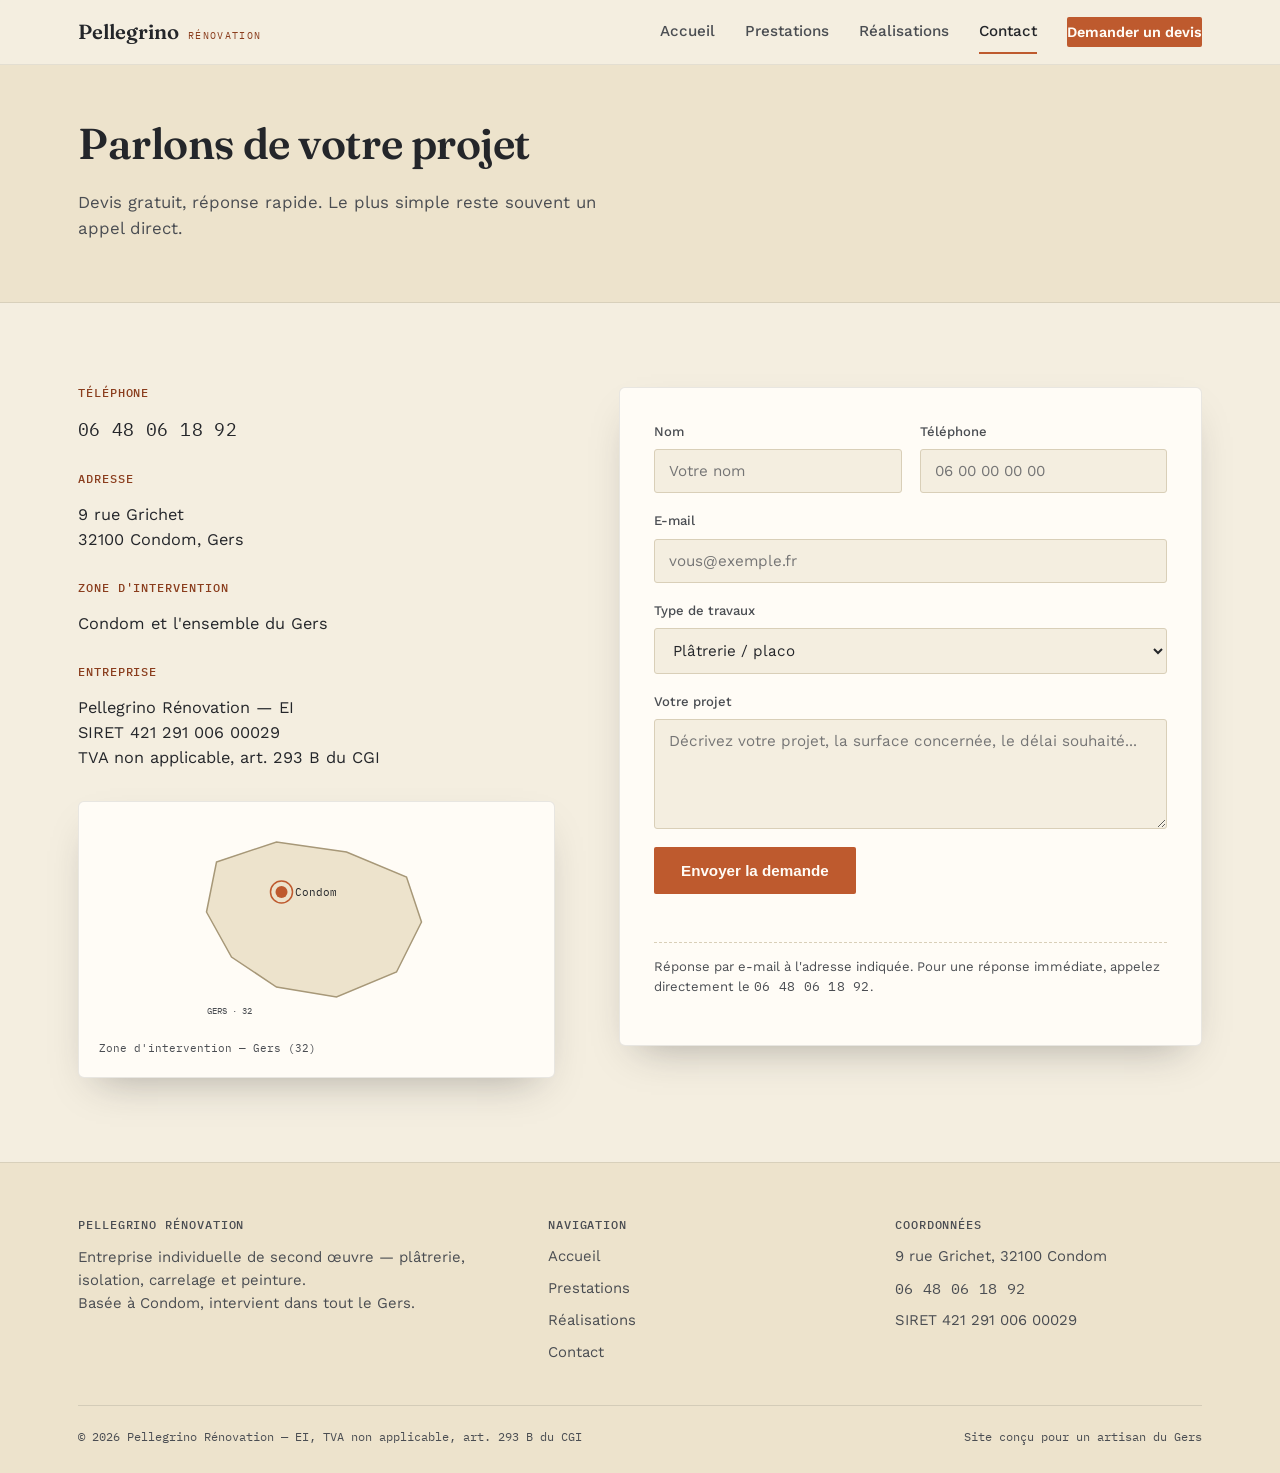
==== contact.html @ 9cd10aad "Initial commit via Netlify [skip ci]" ====
<!DOCTYPE html>
<html lang="fr">
<head>
<meta charset="UTF-8">
<meta name="viewport" content="width=device-width, initial-scale=1.0">
<title>Contact — Pellegrino Rénovation</title>
<meta name="description" content="Contactez Pellegrino Rénovation à Condom (Gers) pour un devis gratuit : plâtrerie, isolation, carrelage, peinture.">
<link rel="canonical" href="https://pellegrino-b8c0b2renovation.netlify.app/contact">
<meta property="og:type" content="website">
<meta property="og:title" content="Contact — Pellegrino Rénovation">
<meta property="og:description" content="Contactez Pellegrino Rénovation à Condom (Gers) pour un devis gratuit : plâtrerie, isolation, carrelage, peinture.">
<meta property="og:url" content="https://pellegrino-b8c0b2renovation.netlify.app/contact">
<meta property="og:image" content="https://pellegrino-b8c0b2renovation.netlify.app/images/lanne-salon-05-cheminee-caissons.jpg">
<meta property="og:locale" content="fr_FR">
<meta name="twitter:card" content="summary_large_image">
<meta name="twitter:title" content="Contact — Pellegrino Rénovation">
<meta name="twitter:description" content="Contactez Pellegrino Rénovation à Condom (Gers) pour un devis gratuit : plâtrerie, isolation, carrelage, peinture.">
<meta name="twitter:image" content="https://pellegrino-b8c0b2renovation.netlify.app/images/lanne-salon-05-cheminee-caissons.jpg">
<script type="application/ld+json">
{
  "@context": "https://schema.org",
  "@type": "HomeAndConstructionBusiness",
  "name": "Pellegrino Rénovation",
  "image": "https://pellegrino-b8c0b2renovation.netlify.app/images/lanne-salon-05-cheminee-caissons.jpg",
  "description": "Plâtrier-staffeur et sculpteur bas-relief. Plâtrerie, isolation, carrelage et peinture. Artisan à Condom, intervient dans tout le Gers.",
  "url": "https://pellegrino-b8c0b2renovation.netlify.app/",
  "telephone": "+33648061892",
  "priceRange": "€€",
  "address": {
    "@type": "PostalAddress",
    "streetAddress": "9 rue Grichet",
    "postalCode": "32100",
    "addressLocality": "Condom",
    "addressRegion": "Gers",
    "addressCountry": "FR"
  },
  "areaServed": {
    "@type": "AdministrativeArea",
    "name": "Gers"
  }
}
</script>
<link rel="preconnect" href="https://fonts.googleapis.com">
<link rel="preconnect" href="https://fonts.gstatic.com" crossorigin>
<link href="https://fonts.googleapis.com/css2?family=Fraunces:ital,opsz,wght@0,9..144,400;0,9..144,600;0,9..144,900;1,9..144,500&family=Work+Sans:wght@400;500;600&family=IBM+Plex+Mono:wght@400;500&display=swap" rel="stylesheet">
<style>
:root{
  --chaux:#F4EEE0;
  --chaux-warm:#EDE3CC;
  --ardoise:#24262A;
  --ardoise-soft:#4A4D52;
  --terre-cuite:#BE5A2E;
  --terre-cuite-dark:#8A3D1D;
  --pierre:#A79878;
  --pierre-light:#D9CFB8;
  --sauge:#5F6E52;
  --blanc:#FFFCF6;
  --ombre: 0 18px 40px -18px rgba(36,38,42,.35);
  --rayon: 2px;
}

*{box-sizing:border-box;}
html{scroll-behavior:smooth;}
body{
  margin:0;
  background:var(--chaux);
  color:var(--ardoise);
  font-family:'Work Sans', sans-serif;
  font-size:16px;
  line-height:1.55;
  -webkit-font-smoothing:antialiased;
}
img{max-width:100%;display:block;}
a{color:inherit;text-decoration:none;}
h1,h2,h3,h4{
  font-family:'Fraunces', serif;
  font-weight:600;
  line-height:1.08;
  margin:0 0 .5em 0;
  letter-spacing:-.01em;
  color:var(--ardoise);
}
.mono{
  font-family:'IBM Plex Mono', monospace;
  letter-spacing:.02em;
}
.wrap{
  max-width:1180px;
  margin:0 auto;
  padding:0 28px;
}
:focus-visible{
  outline:3px solid var(--terre-cuite);
  outline-offset:3px;
}
@media (prefers-reduced-motion: reduce){
  *{animation-duration:.001ms !important; animation-iteration-count:1 !important; transition-duration:.001ms !important; scroll-behavior:auto !important;}
}

/* ---------- NAV ---------- */
.site-nav{
  position:sticky; top:0; z-index:50;
  background:rgba(244,238,224,.92);
  backdrop-filter:blur(6px);
  border-bottom:1px solid rgba(36,38,42,.08);
}
.nav-inner{
  max-width:1180px; margin:0 auto; padding:16px 28px;
  display:flex; align-items:center; justify-content:space-between; gap:24px;
}
.brand{
  display:flex; align-items:baseline; gap:9px;
  font-family:'Fraunces', serif; font-weight:600; font-size:1.28rem;
  color:var(--ardoise);
}
.brand small{
  font-family:'IBM Plex Mono', monospace;
  font-size:.6rem; font-weight:400; letter-spacing:.14em;
  text-transform:uppercase; color:var(--terre-cuite-dark);
}
.nav-links{
  display:flex; align-items:center; gap:30px;
  font-size:.95rem; font-weight:500;
}
.nav-links a{
  position:relative; padding:4px 0; color:var(--ardoise-soft);
  transition:color .2s ease;
}
.nav-links a:hover{color:var(--terre-cuite-dark);}
.nav-links a.active{color:var(--ardoise);}
.nav-links a.active::after{
  content:''; position:absolute; left:0; right:0; bottom:-6px; height:2px;
  background:var(--terre-cuite);
}
.nav-cta{
  background:var(--terre-cuite); color:var(--blanc)!important;
  padding:11px 20px; border-radius:var(--rayon);
  font-weight:600; font-size:.9rem; white-space:nowrap;
  transition:background .2s ease;
}
.nav-cta:hover{background:var(--terre-cuite-dark);}
.nav-toggle{display:none;}
.burger{display:none;}

@media (max-width:860px){
  .nav-links{
    position:fixed; inset:64px 0 0 0; background:var(--chaux);
    flex-direction:column; align-items:flex-start; gap:0;
    padding:8px 28px 28px;
    transform:translateY(-8px); opacity:0; pointer-events:none;
    transition:opacity .18s ease, transform .18s ease;
    border-top:1px solid rgba(36,38,42,.08);
  }
  .nav-links a{padding:14px 0; width:100%; border-bottom:1px solid rgba(36,38,42,.08); font-size:1.05rem;}
  .nav-links .nav-cta{border-bottom:none; text-align:center; margin-top:10px;}
  .nav-toggle:checked ~ .nav-links{opacity:1; pointer-events:auto; transform:translateY(0);}
  .burger{
    display:flex; flex-direction:column; gap:5px; width:26px; cursor:pointer; z-index:60;
  }
  .burger span{height:2px; background:var(--ardoise); display:block; transition:transform .2s ease, opacity .2s ease;}
  .nav-toggle:checked ~ .burger span:nth-child(1){transform:translateY(7px) rotate(45deg);}
  .nav-toggle:checked ~ .burger span:nth-child(2){opacity:0;}
  .nav-toggle:checked ~ .burger span:nth-child(3){transform:translateY(-7px) rotate(-45deg);}
}

/* ---------- BUTTONS ---------- */
.btn{
  display:inline-flex; align-items:center; gap:10px;
  padding:14px 26px; border-radius:var(--rayon);
  font-weight:600; font-size:.95rem; cursor:pointer; border:1px solid transparent;
  transition:background .2s ease, color .2s ease, border-color .2s ease, transform .15s ease;
}
.btn-primary{background:var(--terre-cuite); color:var(--blanc);}
.btn-primary:hover{background:var(--terre-cuite-dark); transform:translateY(-1px);}
.btn-ghost{border-color:var(--ardoise); color:var(--ardoise);}
.btn-ghost:hover{background:var(--ardoise); color:var(--chaux);}
.btn-ghost-light{border-color:rgba(255,252,246,.6); color:var(--blanc);}
.btn-ghost-light:hover{background:var(--blanc); color:var(--terre-cuite-dark);}

/* ---------- HERO ---------- */
.hero{
  padding:76px 0 64px;
  overflow:hidden;
}
.hero-inner{
  display:grid; grid-template-columns:1.05fr .95fr; gap:56px; align-items:center;
}
.eyebrow{
  font-family:'IBM Plex Mono', monospace; font-size:.78rem; letter-spacing:.14em;
  text-transform:uppercase; color:var(--terre-cuite-dark); font-weight:500;
  display:flex; align-items:center; gap:10px; margin-bottom:18px;
}
.eyebrow::before{content:''; width:22px; height:1px; background:var(--terre-cuite-dark);}
.hero h1{
  font-size:clamp(2.3rem, 4.4vw, 3.4rem);
  max-width:12.5ch;
}
.hero h1 em{
  font-style:italic; color:var(--terre-cuite-dark);
}
.hero p.lede{
  font-size:1.12rem; color:var(--ardoise-soft); max-width:46ch; margin:22px 0 32px;
}
.hero-ctas{display:flex; gap:14px; flex-wrap:wrap;}

.crosssection-card{
  background:var(--blanc); border:1px solid rgba(36,38,42,.08);
  border-radius:6px; box-shadow:var(--ombre); padding:26px 22px 20px;
}
.crosssection-card img{width:100%; height:230px; object-fit:cover; border-radius:3px; display:block;}
.crosssection-card .cap{
  display:flex; justify-content:space-between; align-items:baseline;
  font-family:'IBM Plex Mono', monospace; font-size:.7rem; color:var(--ardoise-soft);
  letter-spacing:.06em; margin-top:14px; padding-top:14px; border-top:1px dashed var(--pierre-light);
}

/* ---------- STRIP ---------- */
.strip{
  border-top:1px solid rgba(36,38,42,.1);
  border-bottom:1px solid rgba(36,38,42,.1);
  background:var(--chaux-warm);
}
.strip-inner{
  display:grid; grid-template-columns:repeat(4,1fr);
  max-width:1180px; margin:0 auto;
}
.strip-item{
  padding:22px 28px; border-right:1px solid rgba(36,38,42,.1);
}
.strip-item:last-child{border-right:none;}
.strip-item .num{
  font-family:'Fraunces', serif; font-weight:600; font-size:1.5rem; color:var(--terre-cuite-dark);
  display:block;
}
.strip-item .lab{
  font-family:'IBM Plex Mono', monospace; font-size:.72rem; color:var(--ardoise-soft);
  letter-spacing:.04em; text-transform:uppercase;
}
@media (max-width:760px){
  .strip-inner{grid-template-columns:repeat(2,1fr);}
  .strip-item{border-bottom:1px solid rgba(36,38,42,.1);}
}

/* ---------- SECTIONS ---------- */
section{padding:84px 0;}
.section-head{max-width:640px; margin-bottom:48px;}
.section-head .eyebrow{margin-bottom:14px;}
.section-head h2{font-size:clamp(1.8rem,3vw,2.4rem);}
.section-head p{color:var(--ardoise-soft); font-size:1.05rem; margin-top:14px;}

/* metier grid */
.metier-grid{
  display:grid; grid-template-columns:repeat(2,1fr); gap:1px;
  background:rgba(36,38,42,.12); border:1px solid rgba(36,38,42,.12);
}
.metier-card{
  background:var(--blanc); padding:32px 28px 28px; display:flex; flex-direction:column; gap:14px;
  transition:background .2s ease;
}
.metier-card:hover{background:var(--chaux-warm);}
.metier-card .icon{width:100%; height:150px; border-radius:3px; overflow:hidden; background:var(--chaux-warm);}
.metier-card .icon img{width:100%; height:100%; object-fit:cover; display:block;}
.metier-card .icon svg{width:54px; height:40px; display:block; margin:8px 0;}
.metier-card h3{font-size:1.15rem;}
.metier-card p{color:var(--ardoise-soft); font-size:.94rem; margin:0; flex:1;}
.metier-card .go{
  font-family:'IBM Plex Mono', monospace; font-size:.75rem; color:var(--terre-cuite-dark);
  display:inline-flex; align-items:center; gap:6px;
}
@media (max-width:560px){.metier-grid{grid-template-columns:1fr;}}

/* pourquoi */
.pourquoi-grid{
  display:grid; grid-template-columns:repeat(3,1fr); gap:40px;
}
.pourquoi-item .tag{
  font-family:'IBM Plex Mono', monospace; font-size:.72rem; color:var(--terre-cuite-dark);
  text-transform:uppercase; letter-spacing:.08em; margin-bottom:10px; display:block;
}
.pourquoi-item h3{font-size:1.15rem; margin-bottom:8px;}
.pourquoi-item p{color:var(--ardoise-soft); font-size:.95rem; margin:0;}
@media (max-width:760px){.pourquoi-grid{grid-template-columns:1fr; gap:32px;}}

/* CTA band */
.presse-section{
  background:var(--chaux-warm);
  border-top:1px solid rgba(36,38,42,.1);
  border-bottom:1px solid rgba(36,38,42,.1);
}
.presse-inner{
  display:grid; grid-template-columns:auto 1fr; gap:32px; align-items:start;
  max-width:900px; margin:0 auto; padding:64px 28px;
}
.presse-mark{
  font-family:'Fraunces', serif; font-weight:900; font-size:2.6rem; color:var(--pierre);
  line-height:1; user-select:none;
}
.presse-inner h2{font-size:1.5rem; margin-bottom:14px;}
.presse-inner p{color:var(--ardoise-soft); font-size:1.02rem; margin:0 0 16px; max-width:60ch;}
.presse-source{
  font-family:'IBM Plex Mono', monospace; font-size:.75rem; color:var(--ardoise-soft);
  letter-spacing:.03em;
}
@media (max-width:640px){
  .presse-inner{grid-template-columns:1fr; gap:12px;}
  .presse-mark{display:none;}
}

.cta-band{
  background:var(--ardoise); color:var(--blanc); padding:70px 0; text-align:left;
}
.cta-band .wrap{display:flex; align-items:center; justify-content:space-between; gap:32px; flex-wrap:wrap;}
.cta-band h2{color:var(--blanc); font-size:clamp(1.7rem,3vw,2.2rem); max-width:16ch;}
.cta-band p{color:rgba(255,252,246,.72); margin-top:10px; max-width:40ch;}
.cta-band .ctas{display:flex; gap:14px; flex-wrap:wrap;}

/* ---------- FOOTER ---------- */
footer{background:var(--chaux-warm); padding:56px 0 28px; border-top:1px solid rgba(36,38,42,.1);}
.footer-grid{
  display:grid; grid-template-columns:1.4fr 1fr 1fr; gap:40px; margin-bottom:40px;
}
.footer-grid h4{
  font-family:'IBM Plex Mono', monospace; font-size:.72rem; text-transform:uppercase;
  letter-spacing:.08em; color:var(--ardoise-soft); margin-bottom:14px; font-weight:500;
}
.footer-grid p, .footer-grid li{color:var(--ardoise-soft); font-size:.93rem;}
.footer-grid ul{list-style:none; padding:0; margin:0; display:flex; flex-direction:column; gap:9px;}
.footer-grid ul a:hover{color:var(--terre-cuite-dark);}
.footer-bottom{
  border-top:1px solid rgba(36,38,42,.12); padding-top:22px;
  display:flex; justify-content:space-between; flex-wrap:wrap; gap:10px;
  font-family:'IBM Plex Mono', monospace; font-size:.72rem; color:var(--ardoise-soft);
}
@media (max-width:760px){.footer-grid{grid-template-columns:1fr; gap:28px;}}

/* ---------- Page banner (sous-pages) ---------- */
.page-banner{
  padding:56px 0 44px; border-bottom:1px solid rgba(36,38,42,.1);
  background:var(--chaux-warm);
}
.page-banner h1{font-size:clamp(2rem,3.6vw,2.7rem); max-width:16ch;}
.page-banner p{color:var(--ardoise-soft); max-width:52ch; margin-top:14px; font-size:1.05rem;}

/* ---------- Services detail ---------- */
.service-row{
  display:grid; grid-template-columns:.9fr 1.1fr; gap:56px; align-items:center;
  padding:56px 0; border-bottom:1px solid rgba(36,38,42,.1);
}
.service-row:last-child{border-bottom:none;}
.service-row.reverse{grid-template-columns:1.1fr .9fr;}
.service-row.reverse .service-visual{order:2;}
.service-num{
  font-family:'IBM Plex Mono', monospace; color:var(--pierre); font-size:.8rem; margin-bottom:10px; display:block;
}
.service-row h2{font-size:1.7rem;}
.service-row ul{padding:0; margin:18px 0 0; list-style:none; display:flex; flex-direction:column; gap:9px;}
.service-row ul li{
  padding-left:20px; position:relative; color:var(--ardoise-soft); font-size:.96rem;
}
.service-row ul li::before{
  content:''; position:absolute; left:0; top:9px; width:8px; height:1px; background:var(--terre-cuite-dark);
}
.dtu-tag{
  display:inline-block; margin-top:20px; font-family:'IBM Plex Mono', monospace; font-size:.72rem;
  color:var(--terre-cuite-dark); background:rgba(190,90,46,.1); padding:6px 12px; border-radius:2px;
}
@media (max-width:860px){
  .service-row, .service-row.reverse{grid-template-columns:1fr;}
  .service-row.reverse .service-visual{order:0;}
}

/* ---------- Réalisations ---------- */
.feature-project{
  padding:56px 0 30px;
  border-top:1px solid rgba(36,38,42,.1);
}
.feature-project:first-of-type{border-top:none; padding-top:0;}
.feature-project .section-head{margin-bottom:36px;}
.feature-intro{
  background:var(--blanc); border:1px solid rgba(36,38,42,.08); border-radius:6px;
  padding:26px 30px; margin-bottom:36px; box-shadow:var(--ombre);
}
.feature-intro p{color:var(--ardoise-soft); font-size:1rem; margin:0; max-width:70ch;}
.feature-intro p strong{color:var(--ardoise); font-weight:600;}
.feature-grid{
  display:grid; grid-template-columns:1.3fr 1fr 1fr; grid-template-rows:auto auto; gap:18px;
}
.feature-grid .fg-item:first-child{grid-row:1 / 3;}
.feature-grid.reverse .fg-item:first-child{grid-row:1 / 3; grid-column:3;}
.feature-grid.reverse{grid-template-columns:1fr 1fr 1.3fr;}
.feature-visual{
  position:relative; border-radius:5px; overflow:hidden; background:var(--chaux-warm);
  border:1px solid rgba(36,38,42,.1); height:100%;
}
.feature-visual img{width:100%; height:100%; object-fit:cover; display:block; min-height:180px;}
.feature-cap{
  position:absolute; left:0; right:0; bottom:0;
  background:linear-gradient(0deg, rgba(36,38,42,.82), transparent);
  color:var(--blanc); padding:30px 18px 14px;
}
.feature-cap .step{
  font-family:'IBM Plex Mono', monospace; font-size:.66rem; text-transform:uppercase;
  letter-spacing:.08em; color:var(--pierre-light); display:block; margin-bottom:4px;
}
.feature-cap h4{color:var(--blanc); font-size:.98rem; margin:0; font-weight:500; font-family:'Work Sans', sans-serif;}
@media (max-width:900px){
  .feature-grid{grid-template-columns:1fr 1fr;}
  .feature-grid .fg-item:first-child{grid-row:auto; grid-column:1/-1;}
}
@media (max-width:560px){
  .feature-grid{grid-template-columns:1fr;}
}

.savoir-faire-section{
  padding:60px 0 40px;
  border-bottom:1px solid rgba(36,38,42,.1);
  margin-bottom:8px;
}
.savoir-faire-intro{
  background:var(--blanc); border:1px solid rgba(36,38,42,.08); border-radius:6px;
  padding:26px 30px; margin-bottom:30px; box-shadow:var(--ombre);
}
.savoir-faire-intro p{color:var(--ardoise-soft); font-size:1rem; margin:0; max-width:70ch;}
.savoir-faire-intro p strong{color:var(--ardoise); font-weight:600;}
.badge-exercice{
  display:inline-block; font-family:'IBM Plex Mono', monospace; font-size:.68rem;
  text-transform:uppercase; letter-spacing:.06em; color:var(--terre-cuite-dark);
  background:rgba(190,90,46,.1); padding:5px 11px; border-radius:2px; margin-bottom:14px;
}

.real-grid{display:grid; grid-template-columns:repeat(3,1fr); gap:26px;}
.real-card{
  background:var(--blanc); border:1px solid rgba(36,38,42,.1); border-radius:4px; overflow:hidden;
  box-shadow:var(--ombre);
}
.real-visual{height:170px; position:relative; overflow:hidden; background:var(--chaux-warm);}
.real-visual img{width:100%; height:100%; object-fit:cover; display:block;}
.section-subhead{
  font-family:'IBM Plex Mono', monospace; font-size:.72rem; text-transform:uppercase;
  letter-spacing:.08em; color:var(--ardoise-soft); margin:60px 0 22px;
  padding-top:40px; border-top:1px solid rgba(36,38,42,.1);
}
.real-grid + .section-subhead{margin-top:64px;}
.real-body{padding:20px 22px 24px;}
.real-tags{display:flex; gap:8px; margin-bottom:10px; flex-wrap:wrap;}
.real-tags span{
  font-family:'IBM Plex Mono', monospace; font-size:.66rem; text-transform:uppercase;
  letter-spacing:.05em; padding:4px 9px; border:1px solid var(--pierre-light); border-radius:2px; color:var(--ardoise-soft);
}
.real-body h3{font-size:1.05rem; margin-bottom:6px;}
.real-body p{color:var(--ardoise-soft); font-size:.9rem; margin:0;}
@media (max-width:860px){.real-grid{grid-template-columns:repeat(2,1fr);}}
@media (max-width:560px){.real-grid{grid-template-columns:1fr;}}

/* ---------- Contact ---------- */
.contact-grid{display:grid; grid-template-columns:.9fr 1.1fr; gap:64px;}
.info-block{margin-bottom:30px;}
.info-block h4{
  font-family:'IBM Plex Mono', monospace; font-size:.72rem; text-transform:uppercase;
  letter-spacing:.08em; color:var(--terre-cuite-dark); margin-bottom:8px; font-weight:500;
}
.info-block p, .info-block a{font-size:1.02rem; color:var(--ardoise);}
.info-block .mono{font-size:1.1rem;}
.map-card{
  margin-top:8px; background:var(--blanc); border:1px solid rgba(36,38,42,.1); border-radius:6px;
  padding:20px; box-shadow:var(--ombre);
}
.map-card .cap{
  font-family:'IBM Plex Mono', monospace; font-size:.7rem; color:var(--ardoise-soft); margin-top:10px;
}
form{background:var(--blanc); border:1px solid rgba(36,38,42,.1); border-radius:6px; padding:34px; box-shadow:var(--ombre);}
.form-row{display:grid; grid-template-columns:1fr 1fr; gap:18px; margin-bottom:18px;}
.field{display:flex; flex-direction:column; gap:7px;}
.field.full{grid-column:1/-1;}
label{font-size:.82rem; font-weight:500; color:var(--ardoise-soft);}
input, select, textarea{
  border:1px solid var(--pierre-light); border-radius:3px; padding:12px 14px;
  font-family:'Work Sans', sans-serif; font-size:.95rem; background:var(--chaux);
  color:var(--ardoise);
}
input:focus, select:focus, textarea:focus{outline:2px solid var(--terre-cuite); border-color:var(--terre-cuite);}
textarea{resize:vertical; min-height:110px;}
.form-note{
  font-size:.82rem; color:var(--ardoise-soft); margin-top:14px; padding-top:14px;
  border-top:1px dashed var(--pierre-light);
}
.form-status{
  margin-top:16px; font-size:.9rem; font-weight:500; min-height:1.2em;
}
.form-status.sending{color:var(--ardoise-soft);}
.form-status.success{color:var(--sauge);}
.form-status.error{color:var(--terre-cuite-dark);}
button[disabled]{opacity:.6; cursor:not-allowed;}
@media (max-width:860px){.contact-grid{grid-template-columns:1fr;} .form-row{grid-template-columns:1fr;}}
</style>
</head>
<body>
<header class="site-nav">
  <div class="nav-inner">
    <a class="brand" href="index.html">Pellegrino <small>Rénovation</small></a>
    <input type="checkbox" id="nav-toggle" class="nav-toggle">
    <nav class="nav-links">
      <a class="nav-links-item" href="index.html">Accueil</a>
<a class="nav-links-item" href="services.html">Prestations</a>
<a class="nav-links-item" href="realisations.html">Réalisations</a>
<a class="nav-links-item active" href="contact.html">Contact</a>

      <a class="nav-cta" href="contact.html">Demander un devis</a>
    </nav>
    <label for="nav-toggle" class="burger" aria-label="Ouvrir le menu">
      <span></span><span></span><span></span>
    </label>
  </div>
</header>
<div class="page-banner">
  <div class="wrap">
    <h1>Parlons de votre projet</h1>
    <p>Devis gratuit, réponse rapide. Le plus simple reste souvent un appel direct.</p>
  </div>
</div>

<section>
  <div class="wrap contact-grid">
    <div>
      <div class="info-block">
        <h4>Téléphone</h4>
        <p><a class="mono" href="tel:0648061892">06 48 06 18 92</a></p>
      </div>
      <div class="info-block">
        <h4>Adresse</h4>
        <p>9 rue Grichet<br>32100 Condom, Gers</p>
      </div>
      <div class="info-block">
        <h4>Zone d'intervention</h4>
        <p>Condom et l'ensemble du Gers</p>
      </div>
      <div class="info-block">
        <h4>Entreprise</h4>
        <p>Pellegrino Rénovation — EI<br>SIRET 421 291 006 00029<br>TVA non applicable, art. 293 B du CGI</p>
      </div>
      <div class="map-card">
        <svg viewBox="0 0 260 200" width="100%" height="200" role="img" aria-label="Repère du Gers, Condom">
  <path d="M30 40 L90 20 L160 30 L220 55 L235 100 L210 150 L150 175 L90 165 L45 135 L20 90 Z"
        fill="#EDE3CC" stroke="#A79878" stroke-width="1.5"/>
  <circle cx="95" cy="70" r="6" fill="#BE5A2E"/>
  <circle cx="95" cy="70" r="11" fill="none" stroke="#BE5A2E" stroke-width="1.5"/>
  <text x="108" y="74" font-family="IBM Plex Mono, monospace" font-size="11" fill="#24262A">Condom</text>
  <text x="20" y="192" font-family="IBM Plex Mono, monospace" font-size="9" fill="#4A4D52">GERS · 32</text>
</svg>
        <div class="cap">Zone d'intervention — Gers (32)</div>
      </div>
    </div>

    <div>
      <form id="contact-form" action="https://formspree.io/f/mgawkqdr" method="POST">
        <input type="hidden" name="_subject" value="Nouvelle demande de devis — site Pellegrino Rénovation">
        <div class="form-row">
          <div class="field">
            <label for="nom">Nom</label>
            <input type="text" id="nom" name="nom" placeholder="Votre nom" required>
          </div>
          <div class="field">
            <label for="tel">Téléphone</label>
            <input type="tel" id="tel" name="tel" placeholder="06 00 00 00 00" required>
          </div>
        </div>
        <div class="form-row">
          <div class="field full">
            <label for="email">E-mail</label>
            <input type="email" id="email" name="email" placeholder="vous@exemple.fr" required>
          </div>
        </div>
        <div class="form-row">
          <div class="field full">
            <label for="service">Type de travaux</label>
            <select id="service" name="service">
              <option>Plâtrerie / placo</option>
              <option>Isolation</option>
              <option>Carrelage</option>
              <option>Peinture</option>
              <option>Plusieurs corps de métier</option>
            </select>
          </div>
        </div>
        <div class="form-row">
          <div class="field full">
            <label for="message">Votre projet</label>
            <textarea id="message" name="message" placeholder="Décrivez votre projet, la surface concernée, le délai souhaité..." required></textarea>
          </div>
        </div>
        <button type="submit" class="btn btn-primary" id="contact-submit">Envoyer la demande</button>
        <p class="form-status" id="form-status" role="status" aria-live="polite"></p>
        <p class="form-note">Réponse par e-mail à l'adresse indiquée. Pour une réponse immédiate, appelez directement le <a class="mono" href="tel:0648061892">06 48 06 18 92</a>.</p>
      </form>
    </div>
  </div>
</section>

<footer>
  <div class="wrap">
    <div class="footer-grid">
      <div>
        <h4>Pellegrino Rénovation</h4>
        <p>Entreprise individuelle de second œuvre — plâtrerie, isolation, carrelage et peinture.<br>Basée à Condom, intervient dans tout le Gers.</p>
      </div>
      <div>
        <h4>Navigation</h4>
        <ul>
          <li><a href="index.html">Accueil</a></li>
          <li><a href="services.html">Prestations</a></li>
          <li><a href="realisations.html">Réalisations</a></li>
          <li><a href="contact.html">Contact</a></li>
        </ul>
      </div>
      <div>
        <h4>Coordonnées</h4>
        <ul>
          <li>9 rue Grichet, 32100 Condom</li>
          <li class="mono">06 48 06 18 92</li>
          <li>SIRET 421 291 006 00029</li>
        </ul>
      </div>
    </div>
    <div class="footer-bottom">
      <span>© 2026 Pellegrino Rénovation — EI, TVA non applicable, art. 293 B du CGI</span>
      <span>Site conçu pour un artisan du Gers</span>
    </div>
  </div>
</footer>

<script>
(function(){
  var form = document.getElementById('contact-form');
  var status = document.getElementById('form-status');
  var submitBtn = document.getElementById('contact-submit');
  form.addEventListener('submit', function(e){
    e.preventDefault();
    status.className = 'form-status sending';
    status.textContent = 'Envoi en cours...';
    submitBtn.disabled = true;
    var data = new FormData(form);
    fetch(form.action, {
      method: 'POST',
      body: data,
      headers: { 'Accept': 'application/json' }
    }).then(function(res){
      if(res.ok){
        form.reset();
        status.className = 'form-status success';
        status.textContent = 'Merci, votre demande a bien été envoyée. Je vous recontacte rapidement.';
      } else {
        status.className = 'form-status error';
        status.textContent = "Une erreur s'est produite. Merci d'appeler directement au 06 48 06 18 92.";
      }
    }).catch(function(){
      status.className = 'form-status error';
      status.textContent = "Impossible d'envoyer le message pour le moment. Merci d'appeler directement au 06 48 06 18 92.";
    }).finally(function(){
      submitBtn.disabled = false;
    });
  });
})();
</script>
</body>
</html>
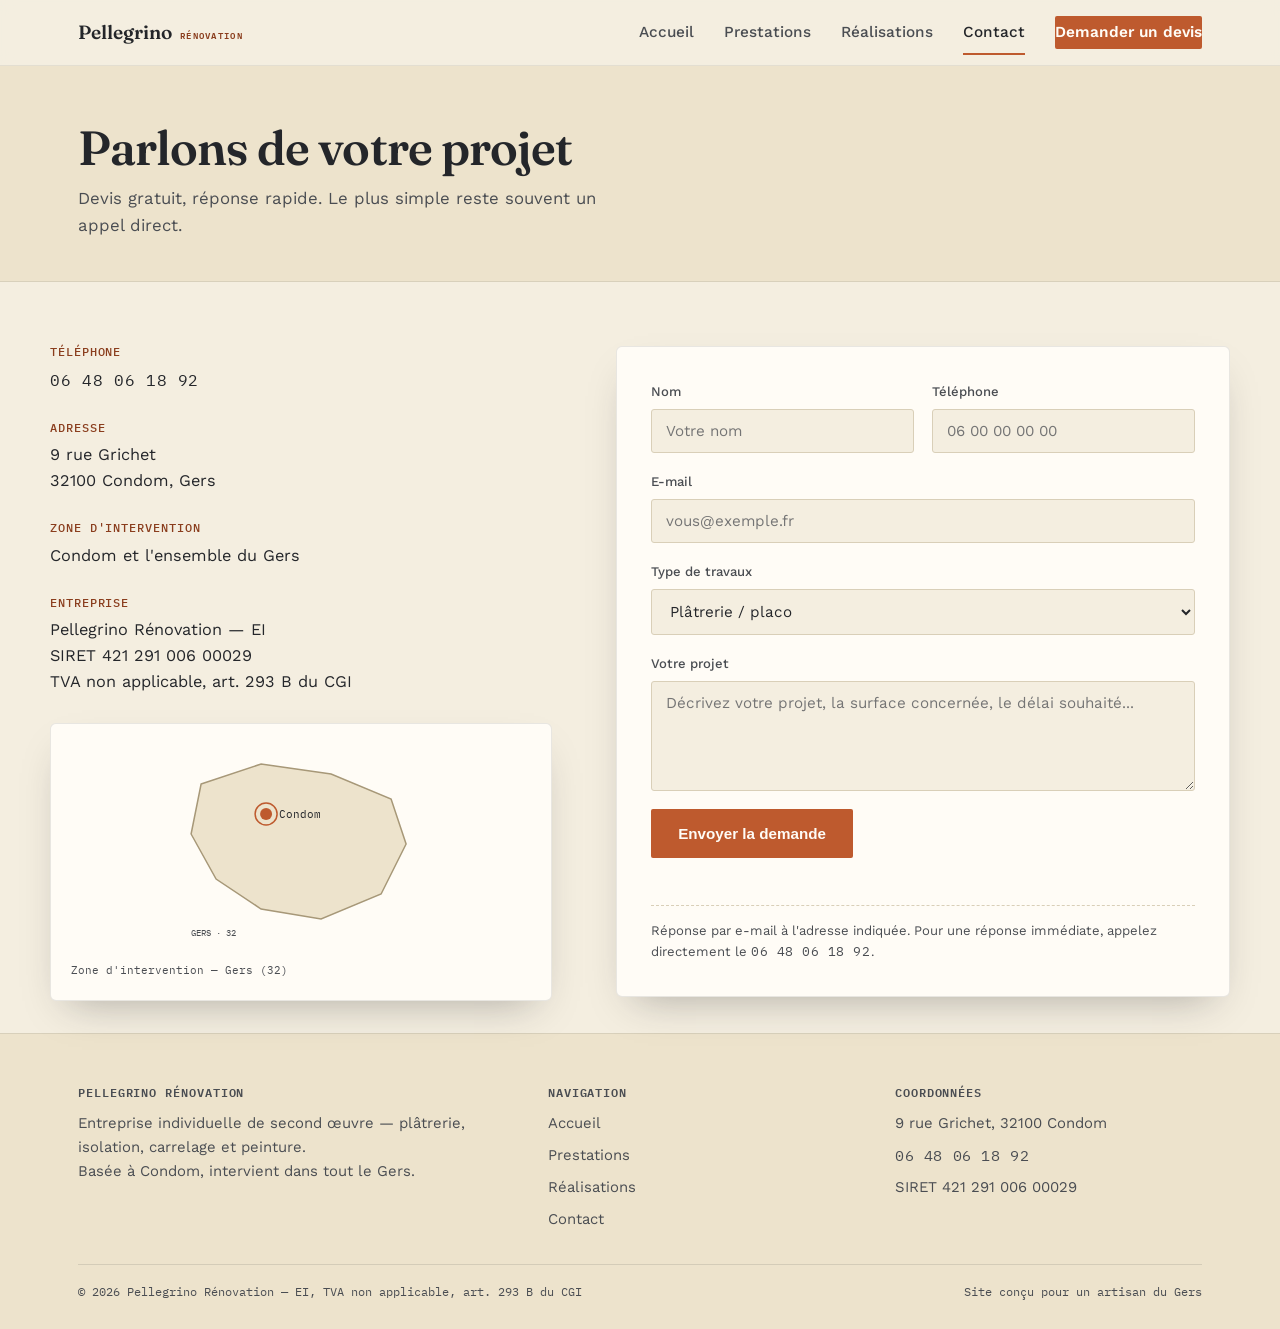
==== commit fdec1e1f: "feat: premium redesign of the company website and pages" ====
--- a/contact.html
+++ b/contact.html
@@ -1,665 +1,198 @@
 <!DOCTYPE html>
 <html lang="fr">
 <head>
-<meta charset="UTF-8">
-<meta name="viewport" content="width=device-width, initial-scale=1.0">
-<title>Contact — Pellegrino Rénovation</title>
-<meta name="description" content="Contactez Pellegrino Rénovation à Condom (Gers) pour un devis gratuit : plâtrerie, isolation, carrelage, peinture.">
-<link rel="canonical" href="https://pellegrino-b8c0b2renovation.netlify.app/contact">
-<meta property="og:type" content="website">
-<meta property="og:title" content="Contact — Pellegrino Rénovation">
-<meta property="og:description" content="Contactez Pellegrino Rénovation à Condom (Gers) pour un devis gratuit : plâtrerie, isolation, carrelage, peinture.">
-<meta property="og:url" content="https://pellegrino-b8c0b2renovation.netlify.app/contact">
-<meta property="og:image" content="https://pellegrino-b8c0b2renovation.netlify.app/images/lanne-salon-05-cheminee-caissons.jpg">
-<meta property="og:locale" content="fr_FR">
-<meta name="twitter:card" content="summary_large_image">
-<meta name="twitter:title" content="Contact — Pellegrino Rénovation">
-<meta name="twitter:description" content="Contactez Pellegrino Rénovation à Condom (Gers) pour un devis gratuit : plâtrerie, isolation, carrelage, peinture.">
-<meta name="twitter:image" content="https://pellegrino-b8c0b2renovation.netlify.app/images/lanne-salon-05-cheminee-caissons.jpg">
-<script type="application/ld+json">
-{
-  "@context": "https://schema.org",
-  "@type": "HomeAndConstructionBusiness",
-  "name": "Pellegrino Rénovation",
-  "image": "https://pellegrino-b8c0b2renovation.netlify.app/images/lanne-salon-05-cheminee-caissons.jpg",
-  "description": "Plâtrier-staffeur et sculpteur bas-relief. Plâtrerie, isolation, carrelage et peinture. Artisan à Condom, intervient dans tout le Gers.",
-  "url": "https://pellegrino-b8c0b2renovation.netlify.app/",
-  "telephone": "+33648061892",
-  "priceRange": "€€",
-  "address": {
-    "@type": "PostalAddress",
-    "streetAddress": "9 rue Grichet",
-    "postalCode": "32100",
-    "addressLocality": "Condom",
-    "addressRegion": "Gers",
-    "addressCountry": "FR"
-  },
-  "areaServed": {
-    "@type": "AdministrativeArea",
-    "name": "Gers"
-  }
-}
-</script>
-<link rel="preconnect" href="https://fonts.googleapis.com">
-<link rel="preconnect" href="https://fonts.gstatic.com" crossorigin>
-<link href="https://fonts.googleapis.com/css2?family=Fraunces:ital,opsz,wght@0,9..144,400;0,9..144,600;0,9..144,900;1,9..144,500&family=Work+Sans:wght@400;500;600&family=IBM+Plex+Mono:wght@400;500&display=swap" rel="stylesheet">
-<style>
-:root{
-  --chaux:#F4EEE0;
-  --chaux-warm:#EDE3CC;
-  --ardoise:#24262A;
-  --ardoise-soft:#4A4D52;
-  --terre-cuite:#BE5A2E;
-  --terre-cuite-dark:#8A3D1D;
-  --pierre:#A79878;
-  --pierre-light:#D9CFB8;
-  --sauge:#5F6E52;
-  --blanc:#FFFCF6;
-  --ombre: 0 18px 40px -18px rgba(36,38,42,.35);
-  --rayon: 2px;
-}
-
-*{box-sizing:border-box;}
-html{scroll-behavior:smooth;}
-body{
-  margin:0;
-  background:var(--chaux);
-  color:var(--ardoise);
-  font-family:'Work Sans', sans-serif;
-  font-size:16px;
-  line-height:1.55;
-  -webkit-font-smoothing:antialiased;
-}
-img{max-width:100%;display:block;}
-a{color:inherit;text-decoration:none;}
-h1,h2,h3,h4{
-  font-family:'Fraunces', serif;
-  font-weight:600;
-  line-height:1.08;
-  margin:0 0 .5em 0;
-  letter-spacing:-.01em;
-  color:var(--ardoise);
-}
-.mono{
-  font-family:'IBM Plex Mono', monospace;
-  letter-spacing:.02em;
-}
-.wrap{
-  max-width:1180px;
-  margin:0 auto;
-  padding:0 28px;
-}
-:focus-visible{
-  outline:3px solid var(--terre-cuite);
-  outline-offset:3px;
-}
-@media (prefers-reduced-motion: reduce){
-  *{animation-duration:.001ms !important; animation-iteration-count:1 !important; transition-duration:.001ms !important; scroll-behavior:auto !important;}
-}
-
-/* ---------- NAV ---------- */
-.site-nav{
-  position:sticky; top:0; z-index:50;
-  background:rgba(244,238,224,.92);
-  backdrop-filter:blur(6px);
-  border-bottom:1px solid rgba(36,38,42,.08);
-}
-.nav-inner{
-  max-width:1180px; margin:0 auto; padding:16px 28px;
-  display:flex; align-items:center; justify-content:space-between; gap:24px;
-}
-.brand{
-  display:flex; align-items:baseline; gap:9px;
-  font-family:'Fraunces', serif; font-weight:600; font-size:1.28rem;
-  color:var(--ardoise);
-}
-.brand small{
-  font-family:'IBM Plex Mono', monospace;
-  font-size:.6rem; font-weight:400; letter-spacing:.14em;
-  text-transform:uppercase; color:var(--terre-cuite-dark);
-}
-.nav-links{
-  display:flex; align-items:center; gap:30px;
-  font-size:.95rem; font-weight:500;
-}
-.nav-links a{
-  position:relative; padding:4px 0; color:var(--ardoise-soft);
-  transition:color .2s ease;
-}
-.nav-links a:hover{color:var(--terre-cuite-dark);}
-.nav-links a.active{color:var(--ardoise);}
-.nav-links a.active::after{
-  content:''; position:absolute; left:0; right:0; bottom:-6px; height:2px;
-  background:var(--terre-cuite);
-}
-.nav-cta{
-  background:var(--terre-cuite); color:var(--blanc)!important;
-  padding:11px 20px; border-radius:var(--rayon);
-  font-weight:600; font-size:.9rem; white-space:nowrap;
-  transition:background .2s ease;
-}
-.nav-cta:hover{background:var(--terre-cuite-dark);}
-.nav-toggle{display:none;}
-.burger{display:none;}
-
-@media (max-width:860px){
-  .nav-links{
-    position:fixed; inset:64px 0 0 0; background:var(--chaux);
-    flex-direction:column; align-items:flex-start; gap:0;
-    padding:8px 28px 28px;
-    transform:translateY(-8px); opacity:0; pointer-events:none;
-    transition:opacity .18s ease, transform .18s ease;
-    border-top:1px solid rgba(36,38,42,.08);
-  }
-  .nav-links a{padding:14px 0; width:100%; border-bottom:1px solid rgba(36,38,42,.08); font-size:1.05rem;}
-  .nav-links .nav-cta{border-bottom:none; text-align:center; margin-top:10px;}
-  .nav-toggle:checked ~ .nav-links{opacity:1; pointer-events:auto; transform:translateY(0);}
-  .burger{
-    display:flex; flex-direction:column; gap:5px; width:26px; cursor:pointer; z-index:60;
-  }
-  .burger span{height:2px; background:var(--ardoise); display:block; transition:transform .2s ease, opacity .2s ease;}
-  .nav-toggle:checked ~ .burger span:nth-child(1){transform:translateY(7px) rotate(45deg);}
-  .nav-toggle:checked ~ .burger span:nth-child(2){opacity:0;}
-  .nav-toggle:checked ~ .burger span:nth-child(3){transform:translateY(-7px) rotate(-45deg);}
-}
-
-/* ---------- BUTTONS ---------- */
-.btn{
-  display:inline-flex; align-items:center; gap:10px;
-  padding:14px 26px; border-radius:var(--rayon);
-  font-weight:600; font-size:.95rem; cursor:pointer; border:1px solid transparent;
-  transition:background .2s ease, color .2s ease, border-color .2s ease, transform .15s ease;
-}
-.btn-primary{background:var(--terre-cuite); color:var(--blanc);}
-.btn-primary:hover{background:var(--terre-cuite-dark); transform:translateY(-1px);}
-.btn-ghost{border-color:var(--ardoise); color:var(--ardoise);}
-.btn-ghost:hover{background:var(--ardoise); color:var(--chaux);}
-.btn-ghost-light{border-color:rgba(255,252,246,.6); color:var(--blanc);}
-.btn-ghost-light:hover{background:var(--blanc); color:var(--terre-cuite-dark);}
-
-/* ---------- HERO ---------- */
-.hero{
-  padding:76px 0 64px;
-  overflow:hidden;
-}
-.hero-inner{
-  display:grid; grid-template-columns:1.05fr .95fr; gap:56px; align-items:center;
-}
-.eyebrow{
-  font-family:'IBM Plex Mono', monospace; font-size:.78rem; letter-spacing:.14em;
-  text-transform:uppercase; color:var(--terre-cuite-dark); font-weight:500;
-  display:flex; align-items:center; gap:10px; margin-bottom:18px;
-}
-.eyebrow::before{content:''; width:22px; height:1px; background:var(--terre-cuite-dark);}
-.hero h1{
-  font-size:clamp(2.3rem, 4.4vw, 3.4rem);
-  max-width:12.5ch;
-}
-.hero h1 em{
-  font-style:italic; color:var(--terre-cuite-dark);
-}
-.hero p.lede{
-  font-size:1.12rem; color:var(--ardoise-soft); max-width:46ch; margin:22px 0 32px;
-}
-.hero-ctas{display:flex; gap:14px; flex-wrap:wrap;}
-
-.crosssection-card{
-  background:var(--blanc); border:1px solid rgba(36,38,42,.08);
-  border-radius:6px; box-shadow:var(--ombre); padding:26px 22px 20px;
-}
-.crosssection-card img{width:100%; height:230px; object-fit:cover; border-radius:3px; display:block;}
-.crosssection-card .cap{
-  display:flex; justify-content:space-between; align-items:baseline;
-  font-family:'IBM Plex Mono', monospace; font-size:.7rem; color:var(--ardoise-soft);
-  letter-spacing:.06em; margin-top:14px; padding-top:14px; border-top:1px dashed var(--pierre-light);
-}
-
-/* ---------- STRIP ---------- */
-.strip{
-  border-top:1px solid rgba(36,38,42,.1);
-  border-bottom:1px solid rgba(36,38,42,.1);
-  background:var(--chaux-warm);
-}
-.strip-inner{
-  display:grid; grid-template-columns:repeat(4,1fr);
-  max-width:1180px; margin:0 auto;
-}
-.strip-item{
-  padding:22px 28px; border-right:1px solid rgba(36,38,42,.1);
-}
-.strip-item:last-child{border-right:none;}
-.strip-item .num{
-  font-family:'Fraunces', serif; font-weight:600; font-size:1.5rem; color:var(--terre-cuite-dark);
-  display:block;
-}
-.strip-item .lab{
-  font-family:'IBM Plex Mono', monospace; font-size:.72rem; color:var(--ardoise-soft);
-  letter-spacing:.04em; text-transform:uppercase;
-}
-@media (max-width:760px){
-  .strip-inner{grid-template-columns:repeat(2,1fr);}
-  .strip-item{border-bottom:1px solid rgba(36,38,42,.1);}
-}
-
-/* ---------- SECTIONS ---------- */
-section{padding:84px 0;}
-.section-head{max-width:640px; margin-bottom:48px;}
-.section-head .eyebrow{margin-bottom:14px;}
-.section-head h2{font-size:clamp(1.8rem,3vw,2.4rem);}
-.section-head p{color:var(--ardoise-soft); font-size:1.05rem; margin-top:14px;}
-
-/* metier grid */
-.metier-grid{
-  display:grid; grid-template-columns:repeat(2,1fr); gap:1px;
-  background:rgba(36,38,42,.12); border:1px solid rgba(36,38,42,.12);
-}
-.metier-card{
-  background:var(--blanc); padding:32px 28px 28px; display:flex; flex-direction:column; gap:14px;
-  transition:background .2s ease;
-}
-.metier-card:hover{background:var(--chaux-warm);}
-.metier-card .icon{width:100%; height:150px; border-radius:3px; overflow:hidden; background:var(--chaux-warm);}
-.metier-card .icon img{width:100%; height:100%; object-fit:cover; display:block;}
-.metier-card .icon svg{width:54px; height:40px; display:block; margin:8px 0;}
-.metier-card h3{font-size:1.15rem;}
-.metier-card p{color:var(--ardoise-soft); font-size:.94rem; margin:0; flex:1;}
-.metier-card .go{
-  font-family:'IBM Plex Mono', monospace; font-size:.75rem; color:var(--terre-cuite-dark);
-  display:inline-flex; align-items:center; gap:6px;
-}
-@media (max-width:560px){.metier-grid{grid-template-columns:1fr;}}
-
-/* pourquoi */
-.pourquoi-grid{
-  display:grid; grid-template-columns:repeat(3,1fr); gap:40px;
-}
-.pourquoi-item .tag{
-  font-family:'IBM Plex Mono', monospace; font-size:.72rem; color:var(--terre-cuite-dark);
-  text-transform:uppercase; letter-spacing:.08em; margin-bottom:10px; display:block;
-}
-.pourquoi-item h3{font-size:1.15rem; margin-bottom:8px;}
-.pourquoi-item p{color:var(--ardoise-soft); font-size:.95rem; margin:0;}
-@media (max-width:760px){.pourquoi-grid{grid-template-columns:1fr; gap:32px;}}
-
-/* CTA band */
-.presse-section{
-  background:var(--chaux-warm);
-  border-top:1px solid rgba(36,38,42,.1);
-  border-bottom:1px solid rgba(36,38,42,.1);
-}
-.presse-inner{
-  display:grid; grid-template-columns:auto 1fr; gap:32px; align-items:start;
-  max-width:900px; margin:0 auto; padding:64px 28px;
-}
-.presse-mark{
-  font-family:'Fraunces', serif; font-weight:900; font-size:2.6rem; color:var(--pierre);
-  line-height:1; user-select:none;
-}
-.presse-inner h2{font-size:1.5rem; margin-bottom:14px;}
-.presse-inner p{color:var(--ardoise-soft); font-size:1.02rem; margin:0 0 16px; max-width:60ch;}
-.presse-source{
-  font-family:'IBM Plex Mono', monospace; font-size:.75rem; color:var(--ardoise-soft);
-  letter-spacing:.03em;
-}
-@media (max-width:640px){
-  .presse-inner{grid-template-columns:1fr; gap:12px;}
-  .presse-mark{display:none;}
-}
-
-.cta-band{
-  background:var(--ardoise); color:var(--blanc); padding:70px 0; text-align:left;
-}
-.cta-band .wrap{display:flex; align-items:center; justify-content:space-between; gap:32px; flex-wrap:wrap;}
-.cta-band h2{color:var(--blanc); font-size:clamp(1.7rem,3vw,2.2rem); max-width:16ch;}
-.cta-band p{color:rgba(255,252,246,.72); margin-top:10px; max-width:40ch;}
-.cta-band .ctas{display:flex; gap:14px; flex-wrap:wrap;}
-
-/* ---------- FOOTER ---------- */
-footer{background:var(--chaux-warm); padding:56px 0 28px; border-top:1px solid rgba(36,38,42,.1);}
-.footer-grid{
-  display:grid; grid-template-columns:1.4fr 1fr 1fr; gap:40px; margin-bottom:40px;
-}
-.footer-grid h4{
-  font-family:'IBM Plex Mono', monospace; font-size:.72rem; text-transform:uppercase;
-  letter-spacing:.08em; color:var(--ardoise-soft); margin-bottom:14px; font-weight:500;
-}
-.footer-grid p, .footer-grid li{color:var(--ardoise-soft); font-size:.93rem;}
-.footer-grid ul{list-style:none; padding:0; margin:0; display:flex; flex-direction:column; gap:9px;}
-.footer-grid ul a:hover{color:var(--terre-cuite-dark);}
-.footer-bottom{
-  border-top:1px solid rgba(36,38,42,.12); padding-top:22px;
-  display:flex; justify-content:space-between; flex-wrap:wrap; gap:10px;
-  font-family:'IBM Plex Mono', monospace; font-size:.72rem; color:var(--ardoise-soft);
-}
-@media (max-width:760px){.footer-grid{grid-template-columns:1fr; gap:28px;}}
-
-/* ---------- Page banner (sous-pages) ---------- */
-.page-banner{
-  padding:56px 0 44px; border-bottom:1px solid rgba(36,38,42,.1);
-  background:var(--chaux-warm);
-}
-.page-banner h1{font-size:clamp(2rem,3.6vw,2.7rem); max-width:16ch;}
-.page-banner p{color:var(--ardoise-soft); max-width:52ch; margin-top:14px; font-size:1.05rem;}
-
-/* ---------- Services detail ---------- */
-.service-row{
-  display:grid; grid-template-columns:.9fr 1.1fr; gap:56px; align-items:center;
-  padding:56px 0; border-bottom:1px solid rgba(36,38,42,.1);
-}
-.service-row:last-child{border-bottom:none;}
-.service-row.reverse{grid-template-columns:1.1fr .9fr;}
-.service-row.reverse .service-visual{order:2;}
-.service-num{
-  font-family:'IBM Plex Mono', monospace; color:var(--pierre); font-size:.8rem; margin-bottom:10px; display:block;
-}
-.service-row h2{font-size:1.7rem;}
-.service-row ul{padding:0; margin:18px 0 0; list-style:none; display:flex; flex-direction:column; gap:9px;}
-.service-row ul li{
-  padding-left:20px; position:relative; color:var(--ardoise-soft); font-size:.96rem;
-}
-.service-row ul li::before{
-  content:''; position:absolute; left:0; top:9px; width:8px; height:1px; background:var(--terre-cuite-dark);
-}
-.dtu-tag{
-  display:inline-block; margin-top:20px; font-family:'IBM Plex Mono', monospace; font-size:.72rem;
-  color:var(--terre-cuite-dark); background:rgba(190,90,46,.1); padding:6px 12px; border-radius:2px;
-}
-@media (max-width:860px){
-  .service-row, .service-row.reverse{grid-template-columns:1fr;}
-  .service-row.reverse .service-visual{order:0;}
-}
-
-/* ---------- Réalisations ---------- */
-.feature-project{
-  padding:56px 0 30px;
-  border-top:1px solid rgba(36,38,42,.1);
-}
-.feature-project:first-of-type{border-top:none; padding-top:0;}
-.feature-project .section-head{margin-bottom:36px;}
-.feature-intro{
-  background:var(--blanc); border:1px solid rgba(36,38,42,.08); border-radius:6px;
-  padding:26px 30px; margin-bottom:36px; box-shadow:var(--ombre);
-}
-.feature-intro p{color:var(--ardoise-soft); font-size:1rem; margin:0; max-width:70ch;}
-.feature-intro p strong{color:var(--ardoise); font-weight:600;}
-.feature-grid{
-  display:grid; grid-template-columns:1.3fr 1fr 1fr; grid-template-rows:auto auto; gap:18px;
-}
-.feature-grid .fg-item:first-child{grid-row:1 / 3;}
-.feature-grid.reverse .fg-item:first-child{grid-row:1 / 3; grid-column:3;}
-.feature-grid.reverse{grid-template-columns:1fr 1fr 1.3fr;}
-.feature-visual{
-  position:relative; border-radius:5px; overflow:hidden; background:var(--chaux-warm);
-  border:1px solid rgba(36,38,42,.1); height:100%;
-}
-.feature-visual img{width:100%; height:100%; object-fit:cover; display:block; min-height:180px;}
-.feature-cap{
-  position:absolute; left:0; right:0; bottom:0;
-  background:linear-gradient(0deg, rgba(36,38,42,.82), transparent);
-  color:var(--blanc); padding:30px 18px 14px;
-}
-.feature-cap .step{
-  font-family:'IBM Plex Mono', monospace; font-size:.66rem; text-transform:uppercase;
-  letter-spacing:.08em; color:var(--pierre-light); display:block; margin-bottom:4px;
-}
-.feature-cap h4{color:var(--blanc); font-size:.98rem; margin:0; font-weight:500; font-family:'Work Sans', sans-serif;}
-@media (max-width:900px){
-  .feature-grid{grid-template-columns:1fr 1fr;}
-  .feature-grid .fg-item:first-child{grid-row:auto; grid-column:1/-1;}
-}
-@media (max-width:560px){
-  .feature-grid{grid-template-columns:1fr;}
-}
-
-.savoir-faire-section{
-  padding:60px 0 40px;
-  border-bottom:1px solid rgba(36,38,42,.1);
-  margin-bottom:8px;
-}
-.savoir-faire-intro{
-  background:var(--blanc); border:1px solid rgba(36,38,42,.08); border-radius:6px;
-  padding:26px 30px; margin-bottom:30px; box-shadow:var(--ombre);
-}
-.savoir-faire-intro p{color:var(--ardoise-soft); font-size:1rem; margin:0; max-width:70ch;}
-.savoir-faire-intro p strong{color:var(--ardoise); font-weight:600;}
-.badge-exercice{
-  display:inline-block; font-family:'IBM Plex Mono', monospace; font-size:.68rem;
-  text-transform:uppercase; letter-spacing:.06em; color:var(--terre-cuite-dark);
-  background:rgba(190,90,46,.1); padding:5px 11px; border-radius:2px; margin-bottom:14px;
-}
-
-.real-grid{display:grid; grid-template-columns:repeat(3,1fr); gap:26px;}
-.real-card{
-  background:var(--blanc); border:1px solid rgba(36,38,42,.1); border-radius:4px; overflow:hidden;
-  box-shadow:var(--ombre);
-}
-.real-visual{height:170px; position:relative; overflow:hidden; background:var(--chaux-warm);}
-.real-visual img{width:100%; height:100%; object-fit:cover; display:block;}
-.section-subhead{
-  font-family:'IBM Plex Mono', monospace; font-size:.72rem; text-transform:uppercase;
-  letter-spacing:.08em; color:var(--ardoise-soft); margin:60px 0 22px;
-  padding-top:40px; border-top:1px solid rgba(36,38,42,.1);
-}
-.real-grid + .section-subhead{margin-top:64px;}
-.real-body{padding:20px 22px 24px;}
-.real-tags{display:flex; gap:8px; margin-bottom:10px; flex-wrap:wrap;}
-.real-tags span{
-  font-family:'IBM Plex Mono', monospace; font-size:.66rem; text-transform:uppercase;
-  letter-spacing:.05em; padding:4px 9px; border:1px solid var(--pierre-light); border-radius:2px; color:var(--ardoise-soft);
-}
-.real-body h3{font-size:1.05rem; margin-bottom:6px;}
-.real-body p{color:var(--ardoise-soft); font-size:.9rem; margin:0;}
-@media (max-width:860px){.real-grid{grid-template-columns:repeat(2,1fr);}}
-@media (max-width:560px){.real-grid{grid-template-columns:1fr;}}
-
-/* ---------- Contact ---------- */
-.contact-grid{display:grid; grid-template-columns:.9fr 1.1fr; gap:64px;}
-.info-block{margin-bottom:30px;}
-.info-block h4{
-  font-family:'IBM Plex Mono', monospace; font-size:.72rem; text-transform:uppercase;
-  letter-spacing:.08em; color:var(--terre-cuite-dark); margin-bottom:8px; font-weight:500;
-}
-.info-block p, .info-block a{font-size:1.02rem; color:var(--ardoise);}
-.info-block .mono{font-size:1.1rem;}
-.map-card{
-  margin-top:8px; background:var(--blanc); border:1px solid rgba(36,38,42,.1); border-radius:6px;
-  padding:20px; box-shadow:var(--ombre);
-}
-.map-card .cap{
-  font-family:'IBM Plex Mono', monospace; font-size:.7rem; color:var(--ardoise-soft); margin-top:10px;
-}
-form{background:var(--blanc); border:1px solid rgba(36,38,42,.1); border-radius:6px; padding:34px; box-shadow:var(--ombre);}
-.form-row{display:grid; grid-template-columns:1fr 1fr; gap:18px; margin-bottom:18px;}
-.field{display:flex; flex-direction:column; gap:7px;}
-.field.full{grid-column:1/-1;}
-label{font-size:.82rem; font-weight:500; color:var(--ardoise-soft);}
-input, select, textarea{
-  border:1px solid var(--pierre-light); border-radius:3px; padding:12px 14px;
-  font-family:'Work Sans', sans-serif; font-size:.95rem; background:var(--chaux);
-  color:var(--ardoise);
-}
-input:focus, select:focus, textarea:focus{outline:2px solid var(--terre-cuite); border-color:var(--terre-cuite);}
-textarea{resize:vertical; min-height:110px;}
-.form-note{
-  font-size:.82rem; color:var(--ardoise-soft); margin-top:14px; padding-top:14px;
-  border-top:1px dashed var(--pierre-light);
-}
-.form-status{
-  margin-top:16px; font-size:.9rem; font-weight:500; min-height:1.2em;
-}
-.form-status.sending{color:var(--ardoise-soft);}
-.form-status.success{color:var(--sauge);}
-.form-status.error{color:var(--terre-cuite-dark);}
-button[disabled]{opacity:.6; cursor:not-allowed;}
-@media (max-width:860px){.contact-grid{grid-template-columns:1fr;} .form-row{grid-template-columns:1fr;}}
-</style>
+  <meta charset="UTF-8" />
+  <meta name="viewport" content="width=device-width, initial-scale=1.0" />
+  <title>Contact — Pellegrino Rénovation</title>
+  <meta name="description" content="Contactez Pellegrino Rénovation à Condom (Gers) pour un devis gratuit : plâtrerie, isolation, carrelage, peinture." />
+  <link rel="preconnect" href="https://fonts.googleapis.com">
+  <link rel="preconnect" href="https://fonts.gstatic.com" crossorigin>
+  <link href="https://fonts.googleapis.com/css2?family=Fraunces:wght@400;500;600;700;800&family=IBM+Plex+Mono:wght@400;500;600&family=Work+Sans:wght@400;500;600;700&display=swap" rel="stylesheet">
+  <style>
+    :root{--chaux:#F4EEE0; --chaux-warm:#EDE3CC; --ardoise:#24262A; --ardoise-soft:#4A4D52; --terre-cuite:#BE5A2E; --terre-cuite-dark:#8A3D1D; --pierre:#A79878; --pierre-light:#D9CFB8; --sauge:#5F6E52; --blanc:#FFFCF6; --ombre:0 18px 40px -18px rgba(36,38,42,.35); --rayon:2px;}
+    *{box-sizing:border-box;}
+    html{scroll-behavior:smooth;}
+    body{margin:0; background:var(--chaux); color:var(--ardoise); font-family:"Work Sans", sans-serif; line-height:1.6; font-size:16px; -webkit-font-smoothing:antialiased;}
+    img{max-width:100%; display:block;}
+    a{text-decoration:none; color:inherit;}
+    h1,h2,h3,h4{margin:0 0 .55em; font-family:"Fraunces", serif; line-height:1.08; letter-spacing:-.02em; color:var(--ardoise); font-weight:600;}
+    p{margin:0;}
+    .mono{font-family:"IBM Plex Mono", monospace; letter-spacing:.04em;}
+    .wrap{max-width:1180px; margin:0 auto; padding:0 28px;}
+    .btn{display:inline-flex; align-items:center; justify-content:center; gap:10px; padding:15px 26px; border-radius:2px; font-weight:600; font-size:.95rem; transition:all .2s ease; border:1px solid transparent; cursor:pointer; text-decoration:none;}
+    .btn-primary{background:var(--terre-cuite); color:var(--blanc);}
+    .btn-primary:hover{background:var(--terre-cuite-dark); transform:translateY(-1px);}
+    .site-nav{position:sticky; top:0; z-index:50; background:rgba(244,238,224,.92); backdrop-filter:blur(8px); border-bottom:1px solid rgba(36,38,42,.08);}
+    .nav-inner{max-width:1180px; margin:0 auto; padding:16px 28px; display:flex; align-items:center; justify-content:space-between; gap:24px;}
+    .brand{display:flex; align-items:baseline; gap:8px; font-family:"Fraunces", serif; font-size:1.2rem; font-weight:600; color:var(--ardoise);}
+    .brand small{font-family:"IBM Plex Mono", monospace; font-size:.58rem; letter-spacing:.14em; text-transform:uppercase; color:var(--terre-cuite-dark);}
+    .nav-links{display:flex; align-items:center; gap:30px; font-size:.96rem; font-weight:500;}
+    .nav-links a{position:relative; color:var(--ardoise-soft); padding:4px 0;}
+    .nav-links a:hover{color:var(--terre-cuite-dark);}
+    .nav-links a.active{color:var(--ardoise);}
+    .nav-links a.active::after{content:""; position:absolute; left:0; right:0; bottom:-6px; height:2px; background:var(--terre-cuite);}
+    .nav-cta{background:var(--terre-cuite); color:var(--blanc)!important; padding:12px 20px; border-radius:2px; font-weight:600; white-space:nowrap;}
+    .nav-cta:hover{background:var(--terre-cuite-dark);}
+    .nav-toggle{display:none;}
+    .burger{display:none;}
+    @media (max-width:860px){.nav-links{position:fixed; inset:64px 0 auto 0; padding:8px 28px 28px; background:rgba(244,238,224,.98); flex-direction:column; align-items:flex-start; gap:0; border-top:1px solid rgba(36,38,42,.08); opacity:0; pointer-events:none; transform:translateY(-8px); transition:opacity .2s ease, transform .2s ease;} .nav-toggle:checked ~ .nav-links{opacity:1; pointer-events:auto; transform:translateY(0);} .nav-links a{width:100%; padding:14px 0; border-bottom:1px solid rgba(36,38,42,.08);} .nav-links .nav-cta{width:100%; margin-top:12px; text-align:center; border-bottom:none;} .burger{display:flex; flex-direction:column; gap:5px; width:28px; cursor:pointer;} .burger span{display:block; background:var(--ardoise); height:2px;} .nav-toggle:checked ~ .burger span:nth-child(1){transform:translateY(7px) rotate(45deg);} .nav-toggle:checked ~ .burger span:nth-child(2){opacity:0;} .nav-toggle:checked ~ .burger span:nth-child(3){transform:translateY(-7px) rotate(-45deg);}}
+    .page-banner{background:var(--chaux-warm); border-bottom:1px solid rgba(36,38,42,.1); padding:56px 0 42px;}
+    .page-banner h1{font-size:clamp(2.2rem, 4vw, 3rem); margin-bottom:12px; max-width:16ch;}
+    .page-banner p{max-width:56ch; color:var(--ardoise-soft); font-size:1.05rem;}
+    .contact-grid{display:grid; grid-template-columns:.9fr 1.1fr; gap:64px; padding:64px 0 32px;}
+    .info-block{margin-bottom:28px;}
+    .info-block h4{font-family:"IBM Plex Mono", monospace; font-size:.72rem; text-transform:uppercase; letter-spacing:.08em; color:var(--terre-cuite-dark); margin-bottom:8px; font-weight:500;}
+    .info-block p, .info-block a{font-size:1.02rem; color:var(--ardoise);}
+    .map-card{background:var(--blanc); border:1px solid rgba(36,38,42,.1); border-radius:6px; padding:20px; box-shadow:var(--ombre);}
+    .map-card .cap{font-family:"IBM Plex Mono", monospace; font-size:.7rem; color:var(--ardoise-soft); margin-top:10px;}
+    form{background:var(--blanc); border:1px solid rgba(36,38,42,.1); border-radius:6px; padding:34px; box-shadow:var(--ombre);}
+    .form-row{display:grid; grid-template-columns:1fr 1fr; gap:18px; margin-bottom:18px;}
+    .field{display:flex; flex-direction:column; gap:7px;}
+    .field.full{grid-column:1/-1;}
+    label{font-size:.82rem; font-weight:500; color:var(--ardoise-soft);}
+    input, select, textarea{border:1px solid var(--pierre-light); border-radius:3px; padding:12px 14px; font-family:"Work Sans", sans-serif; font-size:.95rem; background:var(--chaux); color:var(--ardoise);}
+    input:focus, select:focus, textarea:focus{outline:2px solid var(--terre-cuite); border-color:var(--terre-cuite);}
+    textarea{resize:vertical; min-height:110px;}
+    .form-note{font-size:.82rem; color:var(--ardoise-soft); margin-top:14px; padding-top:14px; border-top:1px dashed var(--pierre-light);}
+    .form-status{margin-top:16px; font-size:.9rem; font-weight:500; min-height:1.2em;}
+    .form-status.sending{color:var(--ardoise-soft);}
+    .form-status.success{color:var(--sauge);}
+    .form-status.error{color:var(--terre-cuite-dark);}
+    button[disabled]{opacity:.6; cursor:not-allowed;}
+    footer{background:var(--chaux-warm); border-top:1px solid rgba(36,38,42,.1); padding:52px 0 28px;}
+    .footer-grid{display:grid; grid-template-columns:1.4fr 1fr 1fr; gap:40px; margin-bottom:32px;}
+    .footer-grid h4{margin-bottom:14px; font-family:"IBM Plex Mono", monospace; font-size:.72rem; text-transform:uppercase; letter-spacing:.08em; color:var(--ardoise-soft);}
+    .footer-grid p, .footer-grid li{color:var(--ardoise-soft); font-size:.93rem;}
+    .footer-grid ul{list-style:none; padding:0; margin:0; display:flex; flex-direction:column; gap:8px;}
+    .footer-bottom{border-top:1px solid rgba(36,38,42,.12); padding-top:18px; display:flex; justify-content:space-between; gap:14px; flex-wrap:wrap; font-family:"IBM Plex Mono", monospace; font-size:.72rem; color:var(--ardoise-soft);}
+    @media (max-width:900px){.contact-grid{grid-template-columns:1fr;} .form-row{grid-template-columns:1fr;} .footer-grid{grid-template-columns:1fr;}}
+    @media (max-width:560px){.nav-inner{padding:14px 20px;} .wrap{padding:0 20px;}}
+  </style>
 </head>
 <body>
-<header class="site-nav">
-  <div class="nav-inner">
-    <a class="brand" href="index.html">Pellegrino <small>Rénovation</small></a>
-    <input type="checkbox" id="nav-toggle" class="nav-toggle">
-    <nav class="nav-links">
-      <a class="nav-links-item" href="index.html">Accueil</a>
-<a class="nav-links-item" href="services.html">Prestations</a>
-<a class="nav-links-item" href="realisations.html">Réalisations</a>
-<a class="nav-links-item active" href="contact.html">Contact</a>
+  <header class="site-nav">
+    <div class="nav-inner">
+      <a class="brand" href="index.html">Pellegrino <small>Rénovation</small></a>
+      <input type="checkbox" id="nav-toggle" class="nav-toggle" />
+      <nav class="nav-links">
+        <a href="index.html">Accueil</a>
+        <a href="services.html">Prestations</a>
+        <a href="realisations.html">Réalisations</a>
+        <a class="active" href="contact.html">Contact</a>
+        <a class="nav-cta" href="contact.html">Demander un devis</a>
+      </nav>
+      <label class="burger" for="nav-toggle" aria-label="Ouvrir le menu"><span></span><span></span><span></span></label>
+    </div>
+  </header>
 
-      <a class="nav-cta" href="contact.html">Demander un devis</a>
-    </nav>
-    <label for="nav-toggle" class="burger" aria-label="Ouvrir le menu">
-      <span></span><span></span><span></span>
-    </label>
+  <div class="page-banner">
+    <div class="wrap">
+      <h1>Parlons de votre projet</h1>
+      <p>Devis gratuit, réponse rapide. Le plus simple reste souvent un appel direct.</p>
+    </div>
   </div>
-</header>
-<div class="page-banner">
-  <div class="wrap">
-    <h1>Parlons de votre projet</h1>
-    <p>Devis gratuit, réponse rapide. Le plus simple reste souvent un appel direct.</p>
-  </div>
-</div>
 
-<section>
-  <div class="wrap contact-grid">
-    <div>
-      <div class="info-block">
-        <h4>Téléphone</h4>
-        <p><a class="mono" href="tel:0648061892">06 48 06 18 92</a></p>
+  <section>
+    <div class="wrap contact-grid">
+      <div>
+        <div class="info-block">
+          <h4>Téléphone</h4>
+          <p><a class="mono" href="tel:0648061892">06 48 06 18 92</a></p>
+        </div>
+        <div class="info-block">
+          <h4>Adresse</h4>
+          <p>9 rue Grichet<br>32100 Condom, Gers</p>
+        </div>
+        <div class="info-block">
+          <h4>Zone d'intervention</h4>
+          <p>Condom et l'ensemble du Gers</p>
+        </div>
+        <div class="info-block">
+          <h4>Entreprise</h4>
+          <p>Pellegrino Rénovation — EI<br>SIRET 421 291 006 00029<br>TVA non applicable, art. 293 B du CGI</p>
+        </div>
+        <div class="map-card">
+          <svg viewBox="0 0 260 200" width="100%" height="200" role="img" aria-label="Repère du Gers, Condom">
+            <path d="M30 40 L90 20 L160 30 L220 55 L235 100 L210 150 L150 175 L90 165 L45 135 L20 90 Z" fill="#EDE3CC" stroke="#A79878" stroke-width="1.5"/>
+            <circle cx="95" cy="70" r="6" fill="#BE5A2E"/>
+            <circle cx="95" cy="70" r="11" fill="none" stroke="#BE5A2E" stroke-width="1.5"/>
+            <text x="108" y="74" font-family="IBM Plex Mono, monospace" font-size="11" fill="#24262A">Condom</text>
+            <text x="20" y="192" font-family="IBM Plex Mono, monospace" font-size="9" fill="#4A4D52">GERS · 32</text>
+          </svg>
+          <div class="cap">Zone d'intervention — Gers (32)</div>
+        </div>
       </div>
-      <div class="info-block">
-        <h4>Adresse</h4>
-        <p>9 rue Grichet<br>32100 Condom, Gers</p>
-      </div>
-      <div class="info-block">
-        <h4>Zone d'intervention</h4>
-        <p>Condom et l'ensemble du Gers</p>
-      </div>
-      <div class="info-block">
-        <h4>Entreprise</h4>
-        <p>Pellegrino Rénovation — EI<br>SIRET 421 291 006 00029<br>TVA non applicable, art. 293 B du CGI</p>
-      </div>
-      <div class="map-card">
-        <svg viewBox="0 0 260 200" width="100%" height="200" role="img" aria-label="Repère du Gers, Condom">
-  <path d="M30 40 L90 20 L160 30 L220 55 L235 100 L210 150 L150 175 L90 165 L45 135 L20 90 Z"
-        fill="#EDE3CC" stroke="#A79878" stroke-width="1.5"/>
-  <circle cx="95" cy="70" r="6" fill="#BE5A2E"/>
-  <circle cx="95" cy="70" r="11" fill="none" stroke="#BE5A2E" stroke-width="1.5"/>
-  <text x="108" y="74" font-family="IBM Plex Mono, monospace" font-size="11" fill="#24262A">Condom</text>
-  <text x="20" y="192" font-family="IBM Plex Mono, monospace" font-size="9" fill="#4A4D52">GERS · 32</text>
-</svg>
-        <div class="cap">Zone d'intervention — Gers (32)</div>
+
+      <div>
+        <form id="contact-form" action="https://formspree.io/f/mgawkqdr" method="POST">
+          <input type="hidden" name="_subject" value="Nouvelle demande de devis — site Pellegrino Rénovation">
+          <div class="form-row">
+            <div class="field"><label for="nom">Nom</label><input type="text" id="nom" name="nom" placeholder="Votre nom" required></div>
+            <div class="field"><label for="tel">Téléphone</label><input type="tel" id="tel" name="tel" placeholder="06 00 00 00 00" required></div>
+          </div>
+          <div class="form-row">
+            <div class="field full"><label for="email">E-mail</label><input type="email" id="email" name="email" placeholder="vous@exemple.fr" required></div>
+          </div>
+          <div class="form-row">
+            <div class="field full"><label for="service">Type de travaux</label><select id="service" name="service"><option>Plâtrerie / placo</option><option>Isolation</option><option>Carrelage</option><option>Peinture</option><option>Plusieurs corps de métier</option></select></div>
+          </div>
+          <div class="form-row">
+            <div class="field full"><label for="message">Votre projet</label><textarea id="message" name="message" placeholder="Décrivez votre projet, la surface concernée, le délai souhaité..." required></textarea></div>
+          </div>
+          <button type="submit" class="btn btn-primary" id="contact-submit">Envoyer la demande</button>
+          <p class="form-status" id="form-status" role="status" aria-live="polite"></p>
+          <p class="form-note">Réponse par e-mail à l'adresse indiquée. Pour une réponse immédiate, appelez directement le <a class="mono" href="tel:0648061892">06 48 06 18 92</a>.</p>
+        </form>
       </div>
     </div>
+  </section>
 
-    <div>
-      <form id="contact-form" action="https://formspree.io/f/mgawkqdr" method="POST">
-        <input type="hidden" name="_subject" value="Nouvelle demande de devis — site Pellegrino Rénovation">
-        <div class="form-row">
-          <div class="field">
-            <label for="nom">Nom</label>
-            <input type="text" id="nom" name="nom" placeholder="Votre nom" required>
-          </div>
-          <div class="field">
-            <label for="tel">Téléphone</label>
-            <input type="tel" id="tel" name="tel" placeholder="06 00 00 00 00" required>
-          </div>
+  <footer>
+    <div class="wrap">
+      <div class="footer-grid">
+        <div>
+          <h4>Pellegrino Rénovation</h4>
+          <p>Entreprise individuelle de second œuvre — plâtrerie, isolation, carrelage et peinture.<br>Basée à Condom, intervient dans tout le Gers.</p>
         </div>
-        <div class="form-row">
-          <div class="field full">
-            <label for="email">E-mail</label>
-            <input type="email" id="email" name="email" placeholder="vous@exemple.fr" required>
-          </div>
+        <div>
+          <h4>Navigation</h4>
+          <ul><li><a href="index.html">Accueil</a></li><li><a href="services.html">Prestations</a></li><li><a href="realisations.html">Réalisations</a></li><li><a href="contact.html">Contact</a></li></ul>
         </div>
-        <div class="form-row">
-          <div class="field full">
-            <label for="service">Type de travaux</label>
-            <select id="service" name="service">
-              <option>Plâtrerie / placo</option>
-              <option>Isolation</option>
-              <option>Carrelage</option>
-              <option>Peinture</option>
-              <option>Plusieurs corps de métier</option>
-            </select>
-          </div>
+        <div>
+          <h4>Coordonnées</h4>
+          <ul><li>9 rue Grichet, 32100 Condom</li><li class="mono">06 48 06 18 92</li><li>SIRET 421 291 006 00029</li></ul>
         </div>
-        <div class="form-row">
-          <div class="field full">
-            <label for="message">Votre projet</label>
-            <textarea id="message" name="message" placeholder="Décrivez votre projet, la surface concernée, le délai souhaité..." required></textarea>
-          </div>
-        </div>
-        <button type="submit" class="btn btn-primary" id="contact-submit">Envoyer la demande</button>
-        <p class="form-status" id="form-status" role="status" aria-live="polite"></p>
-        <p class="form-note">Réponse par e-mail à l'adresse indiquée. Pour une réponse immédiate, appelez directement le <a class="mono" href="tel:0648061892">06 48 06 18 92</a>.</p>
-      </form>
+      </div>
+      <div class="footer-bottom"><span>© 2026 Pellegrino Rénovation — EI, TVA non applicable, art. 293 B du CGI</span><span>Site conçu pour un artisan du Gers</span></div>
     </div>
-  </div>
-</section>
+  </footer>
 
-<footer>
-  <div class="wrap">
-    <div class="footer-grid">
-      <div>
-        <h4>Pellegrino Rénovation</h4>
-        <p>Entreprise individuelle de second œuvre — plâtrerie, isolation, carrelage et peinture.<br>Basée à Condom, intervient dans tout le Gers.</p>
-      </div>
-      <div>
-        <h4>Navigation</h4>
-        <ul>
-          <li><a href="index.html">Accueil</a></li>
-          <li><a href="services.html">Prestations</a></li>
-          <li><a href="realisations.html">Réalisations</a></li>
-          <li><a href="contact.html">Contact</a></li>
-        </ul>
-      </div>
-      <div>
-        <h4>Coordonnées</h4>
-        <ul>
-          <li>9 rue Grichet, 32100 Condom</li>
-          <li class="mono">06 48 06 18 92</li>
-          <li>SIRET 421 291 006 00029</li>
-        </ul>
-      </div>
-    </div>
-    <div class="footer-bottom">
-      <span>© 2026 Pellegrino Rénovation — EI, TVA non applicable, art. 293 B du CGI</span>
-      <span>Site conçu pour un artisan du Gers</span>
-    </div>
-  </div>
-</footer>
-
-<script>
-(function(){
-  var form = document.getElementById('contact-form');
-  var status = document.getElementById('form-status');
-  var submitBtn = document.getElementById('contact-submit');
-  form.addEventListener('submit', function(e){
-    e.preventDefault();
-    status.className = 'form-status sending';
-    status.textContent = 'Envoi en cours...';
-    submitBtn.disabled = true;
-    var data = new FormData(form);
-    fetch(form.action, {
-      method: 'POST',
-      body: data,
-      headers: { 'Accept': 'application/json' }
-    }).then(function(res){
-      if(res.ok){
-        form.reset();
-        status.className = 'form-status success';
-        status.textContent = 'Merci, votre demande a bien été envoyée. Je vous recontacte rapidement.';
-      } else {
-        status.className = 'form-status error';
-        status.textContent = "Une erreur s'est produite. Merci d'appeler directement au 06 48 06 18 92.";
-      }
-    }).catch(function(){
-      status.className = 'form-status error';
-      status.textContent = "Impossible d'envoyer le message pour le moment. Merci d'appeler directement au 06 48 06 18 92.";
-    }).finally(function(){
-      submitBtn.disabled = false;
-    });
-  });
-})();
-</script>
+  <script>
+    (function(){
+      var form = document.getElementById('contact-form');
+      var status = document.getElementById('form-status');
+      var submitBtn = document.getElementById('contact-submit');
+      form.addEventListener('submit', function(e){
+        e.preventDefault();
+        status.className = 'form-status sending';
+        status.textContent = 'Envoi en cours...';
+        submitBtn.disabled = true;
+        var data = new FormData(form);
+        fetch(form.action, {method:'POST', body:data, headers:{'Accept':'application/json'}}).then(function(res){
+          if(res.ok){
+            form.reset();
+            status.className = 'form-status success';
+            status.textContent = 'Merci, votre demande a bien été envoyée. Je vous recontacte rapidement.';
+          } else {
+            status.className = 'form-status error';
+            status.textContent = "Une erreur s'est produite. Merci d'appeler directement au 06 48 06 18 92.";
+          }
+        }).catch(function(){
+          status.className = 'form-status error';
+          status.textContent = "Impossible d'envoyer le message pour le moment. Merci d'appeler directement au 06 48 06 18 92.";
+        }).finally(function(){ submitBtn.disabled = false; });
+      });
+    })();
+  </script>
 </body>
-</html>+</html>
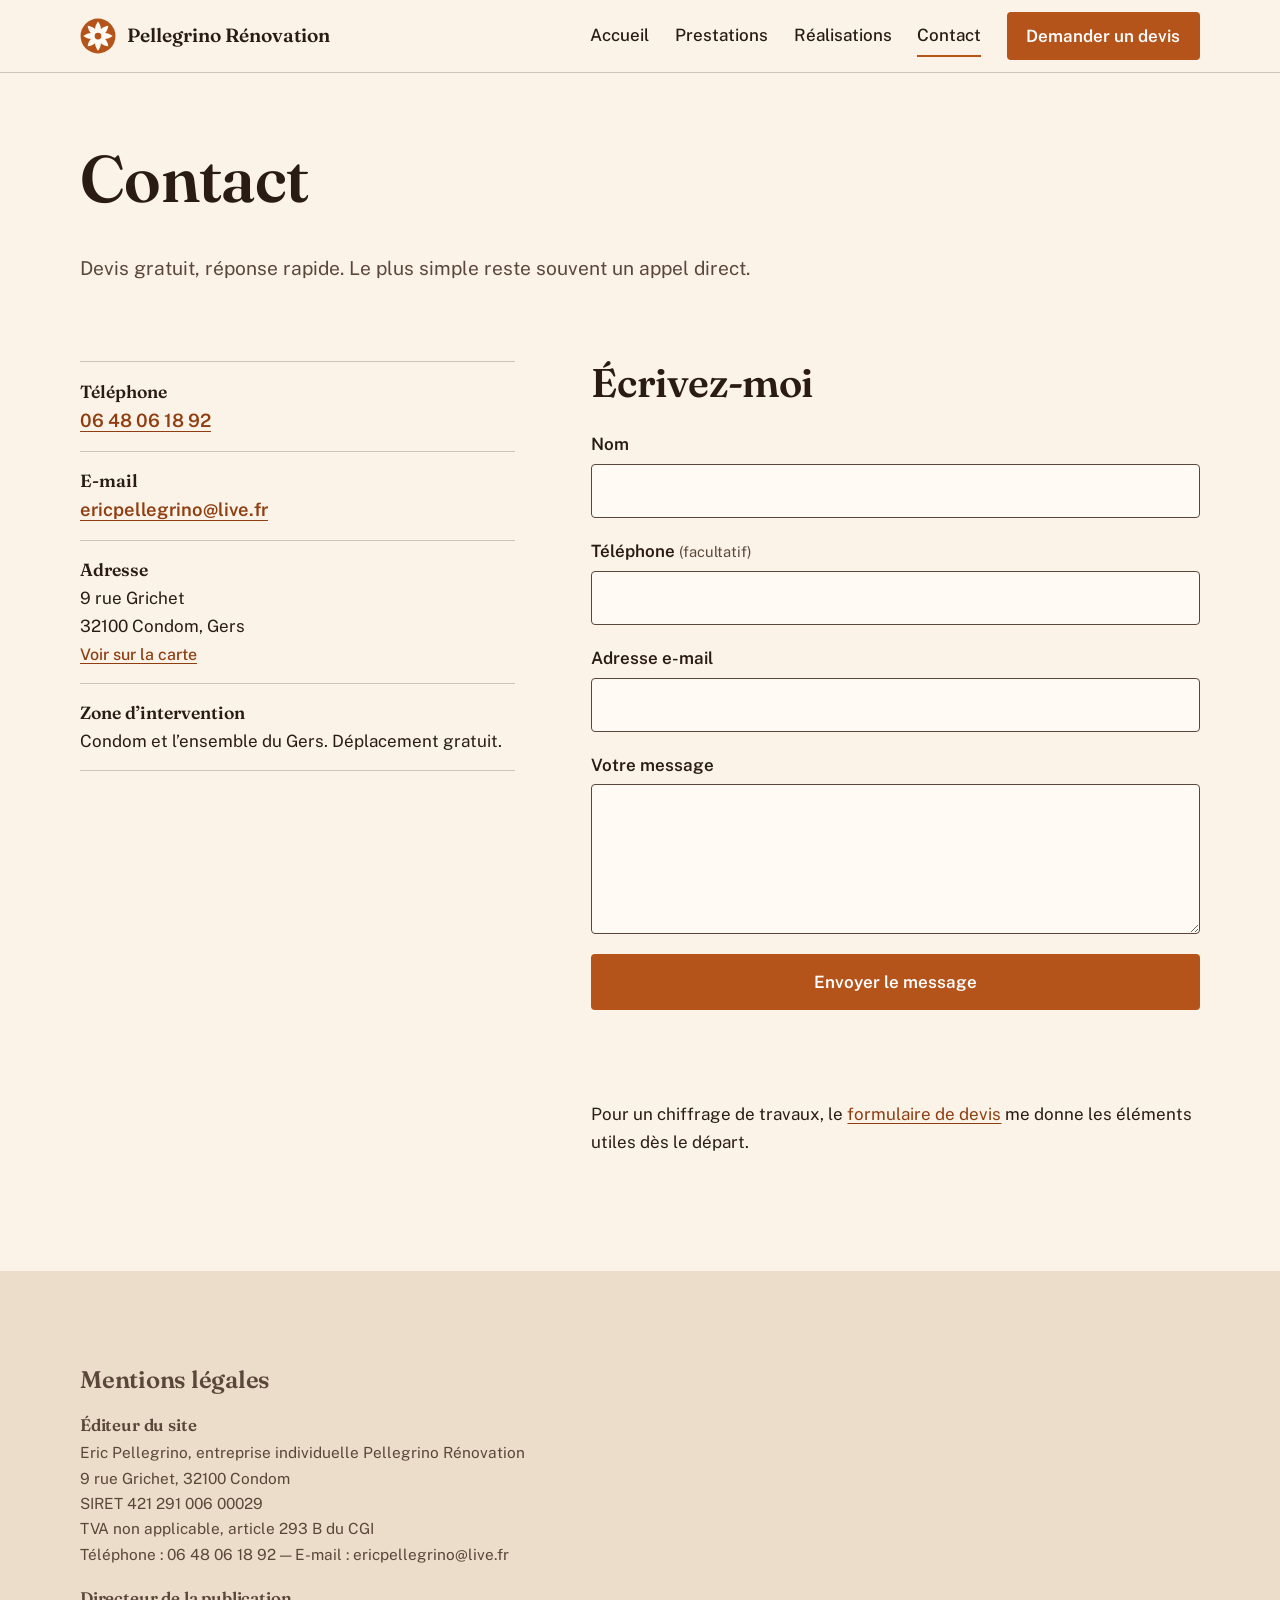
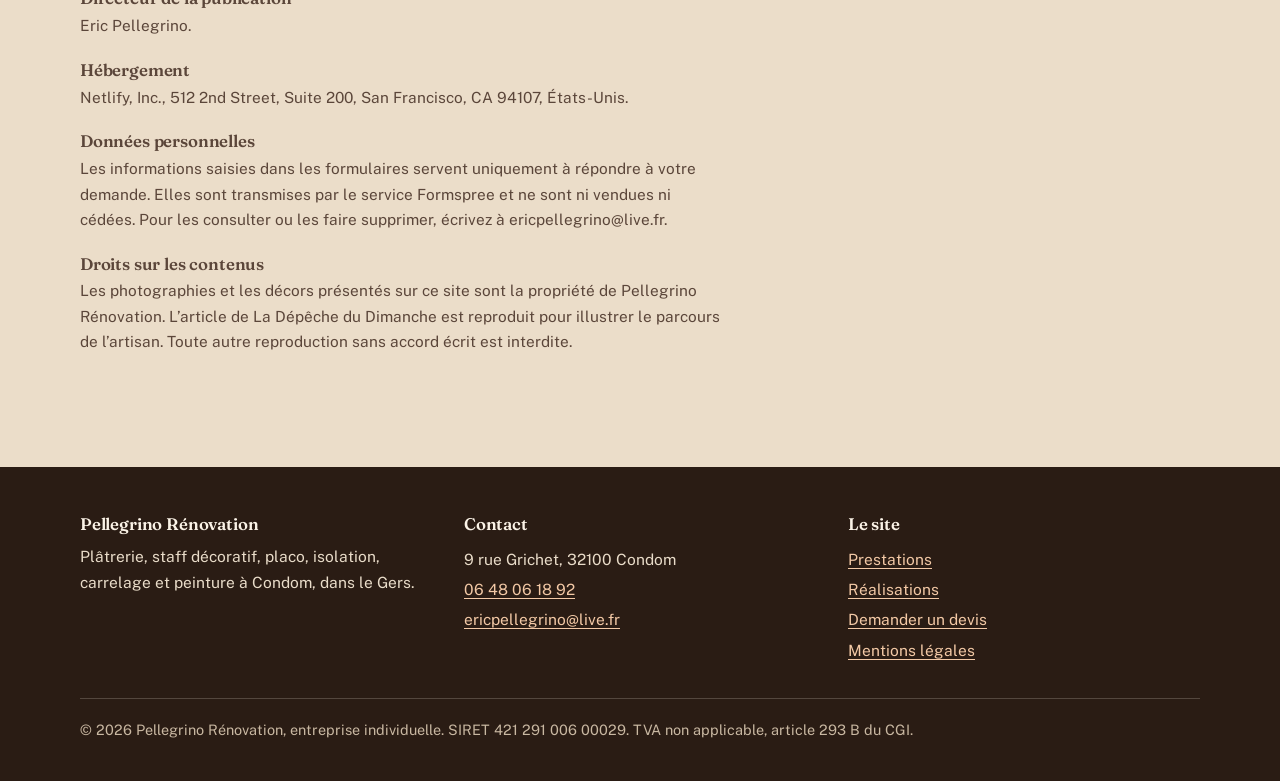
==== commit 2158fc7e: "Add files via upload "Nouvelle version du site"" ====
--- a/contact.html
+++ b/contact.html
@@ -1,198 +1,114 @@
 <!DOCTYPE html>
 <html lang="fr">
 <head>
-  <meta charset="UTF-8" />
-  <meta name="viewport" content="width=device-width, initial-scale=1.0" />
-  <title>Contact — Pellegrino Rénovation</title>
-  <meta name="description" content="Contactez Pellegrino Rénovation à Condom (Gers) pour un devis gratuit : plâtrerie, isolation, carrelage, peinture." />
-  <link rel="preconnect" href="https://fonts.googleapis.com">
-  <link rel="preconnect" href="https://fonts.gstatic.com" crossorigin>
-  <link href="https://fonts.googleapis.com/css2?family=Fraunces:wght@400;500;600;700;800&family=IBM+Plex+Mono:wght@400;500;600&family=Work+Sans:wght@400;500;600;700&display=swap" rel="stylesheet">
-  <style>
-    :root{--chaux:#F4EEE0; --chaux-warm:#EDE3CC; --ardoise:#24262A; --ardoise-soft:#4A4D52; --terre-cuite:#BE5A2E; --terre-cuite-dark:#8A3D1D; --pierre:#A79878; --pierre-light:#D9CFB8; --sauge:#5F6E52; --blanc:#FFFCF6; --ombre:0 18px 40px -18px rgba(36,38,42,.35); --rayon:2px;}
-    *{box-sizing:border-box;}
-    html{scroll-behavior:smooth;}
-    body{margin:0; background:var(--chaux); color:var(--ardoise); font-family:"Work Sans", sans-serif; line-height:1.6; font-size:16px; -webkit-font-smoothing:antialiased;}
-    img{max-width:100%; display:block;}
-    a{text-decoration:none; color:inherit;}
-    h1,h2,h3,h4{margin:0 0 .55em; font-family:"Fraunces", serif; line-height:1.08; letter-spacing:-.02em; color:var(--ardoise); font-weight:600;}
-    p{margin:0;}
-    .mono{font-family:"IBM Plex Mono", monospace; letter-spacing:.04em;}
-    .wrap{max-width:1180px; margin:0 auto; padding:0 28px;}
-    .btn{display:inline-flex; align-items:center; justify-content:center; gap:10px; padding:15px 26px; border-radius:2px; font-weight:600; font-size:.95rem; transition:all .2s ease; border:1px solid transparent; cursor:pointer; text-decoration:none;}
-    .btn-primary{background:var(--terre-cuite); color:var(--blanc);}
-    .btn-primary:hover{background:var(--terre-cuite-dark); transform:translateY(-1px);}
-    .site-nav{position:sticky; top:0; z-index:50; background:rgba(244,238,224,.92); backdrop-filter:blur(8px); border-bottom:1px solid rgba(36,38,42,.08);}
-    .nav-inner{max-width:1180px; margin:0 auto; padding:16px 28px; display:flex; align-items:center; justify-content:space-between; gap:24px;}
-    .brand{display:flex; align-items:baseline; gap:8px; font-family:"Fraunces", serif; font-size:1.2rem; font-weight:600; color:var(--ardoise);}
-    .brand small{font-family:"IBM Plex Mono", monospace; font-size:.58rem; letter-spacing:.14em; text-transform:uppercase; color:var(--terre-cuite-dark);}
-    .nav-links{display:flex; align-items:center; gap:30px; font-size:.96rem; font-weight:500;}
-    .nav-links a{position:relative; color:var(--ardoise-soft); padding:4px 0;}
-    .nav-links a:hover{color:var(--terre-cuite-dark);}
-    .nav-links a.active{color:var(--ardoise);}
-    .nav-links a.active::after{content:""; position:absolute; left:0; right:0; bottom:-6px; height:2px; background:var(--terre-cuite);}
-    .nav-cta{background:var(--terre-cuite); color:var(--blanc)!important; padding:12px 20px; border-radius:2px; font-weight:600; white-space:nowrap;}
-    .nav-cta:hover{background:var(--terre-cuite-dark);}
-    .nav-toggle{display:none;}
-    .burger{display:none;}
-    @media (max-width:860px){.nav-links{position:fixed; inset:64px 0 auto 0; padding:8px 28px 28px; background:rgba(244,238,224,.98); flex-direction:column; align-items:flex-start; gap:0; border-top:1px solid rgba(36,38,42,.08); opacity:0; pointer-events:none; transform:translateY(-8px); transition:opacity .2s ease, transform .2s ease;} .nav-toggle:checked ~ .nav-links{opacity:1; pointer-events:auto; transform:translateY(0);} .nav-links a{width:100%; padding:14px 0; border-bottom:1px solid rgba(36,38,42,.08);} .nav-links .nav-cta{width:100%; margin-top:12px; text-align:center; border-bottom:none;} .burger{display:flex; flex-direction:column; gap:5px; width:28px; cursor:pointer;} .burger span{display:block; background:var(--ardoise); height:2px;} .nav-toggle:checked ~ .burger span:nth-child(1){transform:translateY(7px) rotate(45deg);} .nav-toggle:checked ~ .burger span:nth-child(2){opacity:0;} .nav-toggle:checked ~ .burger span:nth-child(3){transform:translateY(-7px) rotate(-45deg);}}
-    .page-banner{background:var(--chaux-warm); border-bottom:1px solid rgba(36,38,42,.1); padding:56px 0 42px;}
-    .page-banner h1{font-size:clamp(2.2rem, 4vw, 3rem); margin-bottom:12px; max-width:16ch;}
-    .page-banner p{max-width:56ch; color:var(--ardoise-soft); font-size:1.05rem;}
-    .contact-grid{display:grid; grid-template-columns:.9fr 1.1fr; gap:64px; padding:64px 0 32px;}
-    .info-block{margin-bottom:28px;}
-    .info-block h4{font-family:"IBM Plex Mono", monospace; font-size:.72rem; text-transform:uppercase; letter-spacing:.08em; color:var(--terre-cuite-dark); margin-bottom:8px; font-weight:500;}
-    .info-block p, .info-block a{font-size:1.02rem; color:var(--ardoise);}
-    .map-card{background:var(--blanc); border:1px solid rgba(36,38,42,.1); border-radius:6px; padding:20px; box-shadow:var(--ombre);}
-    .map-card .cap{font-family:"IBM Plex Mono", monospace; font-size:.7rem; color:var(--ardoise-soft); margin-top:10px;}
-    form{background:var(--blanc); border:1px solid rgba(36,38,42,.1); border-radius:6px; padding:34px; box-shadow:var(--ombre);}
-    .form-row{display:grid; grid-template-columns:1fr 1fr; gap:18px; margin-bottom:18px;}
-    .field{display:flex; flex-direction:column; gap:7px;}
-    .field.full{grid-column:1/-1;}
-    label{font-size:.82rem; font-weight:500; color:var(--ardoise-soft);}
-    input, select, textarea{border:1px solid var(--pierre-light); border-radius:3px; padding:12px 14px; font-family:"Work Sans", sans-serif; font-size:.95rem; background:var(--chaux); color:var(--ardoise);}
-    input:focus, select:focus, textarea:focus{outline:2px solid var(--terre-cuite); border-color:var(--terre-cuite);}
-    textarea{resize:vertical; min-height:110px;}
-    .form-note{font-size:.82rem; color:var(--ardoise-soft); margin-top:14px; padding-top:14px; border-top:1px dashed var(--pierre-light);}
-    .form-status{margin-top:16px; font-size:.9rem; font-weight:500; min-height:1.2em;}
-    .form-status.sending{color:var(--ardoise-soft);}
-    .form-status.success{color:var(--sauge);}
-    .form-status.error{color:var(--terre-cuite-dark);}
-    button[disabled]{opacity:.6; cursor:not-allowed;}
-    footer{background:var(--chaux-warm); border-top:1px solid rgba(36,38,42,.1); padding:52px 0 28px;}
-    .footer-grid{display:grid; grid-template-columns:1.4fr 1fr 1fr; gap:40px; margin-bottom:32px;}
-    .footer-grid h4{margin-bottom:14px; font-family:"IBM Plex Mono", monospace; font-size:.72rem; text-transform:uppercase; letter-spacing:.08em; color:var(--ardoise-soft);}
-    .footer-grid p, .footer-grid li{color:var(--ardoise-soft); font-size:.93rem;}
-    .footer-grid ul{list-style:none; padding:0; margin:0; display:flex; flex-direction:column; gap:8px;}
-    .footer-bottom{border-top:1px solid rgba(36,38,42,.12); padding-top:18px; display:flex; justify-content:space-between; gap:14px; flex-wrap:wrap; font-family:"IBM Plex Mono", monospace; font-size:.72rem; color:var(--ardoise-soft);}
-    @media (max-width:900px){.contact-grid{grid-template-columns:1fr;} .form-row{grid-template-columns:1fr;} .footer-grid{grid-template-columns:1fr;}}
-    @media (max-width:560px){.nav-inner{padding:14px 20px;} .wrap{padding:0 20px;}}
-  </style>
+<meta charset="utf-8">
+<meta name="viewport" content="width=device-width, initial-scale=1">
+<title>Contact — Pellegrino Rénovation, Condom (Gers)</title>
+<meta name="description" content="Contactez Pellegrino Rénovation, plâtrier-staffeur à Condom (32100) : téléphone, e-mail, adresse et formulaire. Devis gratuit dans tout le Gers.">
+<meta name="theme-color" content="#B5541A">
+<meta property="og:type" content="website">
+<meta property="og:locale" content="fr_FR">
+<meta property="og:site_name" content="Pellegrino Rénovation">
+<meta property="og:title" content="Contact — Pellegrino Rénovation, Condom (Gers)">
+<meta property="og:description" content="Contactez Pellegrino Rénovation, plâtrier-staffeur à Condom (32100) : téléphone, e-mail, adresse et formulaire. Devis gratuit dans tout le Gers.">
+<link rel="icon" href="favicon.svg" type="image/svg+xml">
+<link rel="preconnect" href="https://fonts.googleapis.com">
+<link rel="preconnect" href="https://fonts.gstatic.com" crossorigin>
+<link rel="stylesheet" href="https://fonts.googleapis.com/css2?family=Fraunces:opsz,wght@9..144,400;9..144,600;9..144,700&family=Public+Sans:wght@400;500;600&display=swap">
+<link rel="stylesheet" href="style.css">
+<noscript><style>.fig[hidden],.press-media[hidden],.gallery-group[hidden]{display:block}</style></noscript>
+<script src="script.js" defer></script>
 </head>
 <body>
-  <header class="site-nav">
-    <div class="nav-inner">
-      <a class="brand" href="index.html">Pellegrino <small>Rénovation</small></a>
-      <input type="checkbox" id="nav-toggle" class="nav-toggle" />
-      <nav class="nav-links">
-        <a href="index.html">Accueil</a>
-        <a href="services.html">Prestations</a>
-        <a href="realisations.html">Réalisations</a>
-        <a class="active" href="contact.html">Contact</a>
-        <a class="nav-cta" href="contact.html">Demander un devis</a>
-      </nav>
-      <label class="burger" for="nav-toggle" aria-label="Ouvrir le menu"><span></span><span></span><span></span></label>
-    </div>
-  </header>
-
-  <div class="page-banner">
-    <div class="wrap">
-      <h1>Parlons de votre projet</h1>
-      <p>Devis gratuit, réponse rapide. Le plus simple reste souvent un appel direct.</p>
+<a class="skip" href="#contenu">Aller au contenu</a>
+<header class="site-header">
+  <div class="wrap bar">
+    <a class="brand" href="index.html"><img src="favicon.svg" alt="" width="36" height="36"><span>Pellegrino Rénovation</span></a>
+    <button class="nav-toggle" type="button" aria-expanded="false" aria-controls="nav">Menu</button>
+    <nav id="nav" class="nav" aria-label="Navigation principale">
+      <a href="index.html">Accueil</a>
+      <a href="services.html">Prestations</a>
+      <a href="realisations.html">Réalisations</a>
+      <a href="contact.html" aria-current="page">Contact</a>
+      <a class="btn btn-primary btn-small" href="devis.html">Demander un devis</a>
+    </nav>
+  </div>
+</header>
+<main id="contenu">
+<section class="page-head">
+  <div class="wrap">
+    <h1>Contact</h1>
+    <p class="lead">Devis gratuit, réponse rapide. Le plus simple reste souvent un appel direct.</p>
+  </div>
+</section>
+<section class="section" style="padding-top:1rem">
+  <div class="wrap contact-grid">
+    <ul class="coords">
+      <li><b>Téléphone</b><a href="tel:+33648061892">06 48 06 18 92</a></li>
+      <li><b>E-mail</b><a href="mailto:ericpellegrino@live.fr">ericpellegrino@live.fr</a></li>
+      <li><b>Adresse</b>9 rue Grichet<br>32100 Condom, Gers<br><a href="https://www.openstreetmap.org/search?query=9%20rue%20Grichet%2032100%20Condom" style="font-size:1rem;font-weight:500">Voir sur la carte</a></li>
+      <li><b>Zone d’intervention</b>Condom et l’ensemble du Gers. Déplacement gratuit.</li>
+    </ul>
+    <div>
+      <h2>Écrivez-moi</h2>
+      <form class="form" action="https://formspree.io/f/mgawkqdr" method="POST" data-formspree>
+  <input type="hidden" name="_subject" value="Message depuis la page Contact">
+  <p class="gotcha" aria-hidden="true"><label>Ne pas remplir <input type="text" name="_gotcha" tabindex="-1" autocomplete="off"></label></p>
+  <div class="field"><label for="c-nom">Nom</label><input id="c-nom" name="nom" type="text" autocomplete="name" required></div>
+  <div class="field"><label for="c-tel">Téléphone <span class="hint">(facultatif)</span></label><input id="c-tel" name="telephone" type="tel" autocomplete="tel"></div>
+  <div class="field"><label for="c-mail">Adresse e-mail</label><input id="c-mail" name="email" type="email" autocomplete="email" required></div>
+  <div class="field"><label for="c-msg">Votre message</label><textarea id="c-msg" name="message" required></textarea></div>
+  <button class="btn btn-primary" type="submit">Envoyer le message</button>
+  <p class="form-status" role="status" aria-live="polite"></p>
+</form>
+      <p style="margin-top:1.6rem">Pour un chiffrage de travaux, le <a href="devis.html">formulaire de devis</a> me donne les éléments utiles dès le départ.</p>
     </div>
   </div>
+</section>
 
-  <section>
-    <div class="wrap contact-grid">
+<section class="section section-stone legal" id="mentions">
+  <div class="wrap">
+    <h2>Mentions légales</h2>
+    <h3>Éditeur du site</h3>
+    <p>Eric Pellegrino, entreprise individuelle Pellegrino Rénovation<br>9 rue Grichet, 32100 Condom<br>SIRET 421 291 006 00029<br>TVA non applicable, article 293 B du CGI<br>Téléphone : 06 48 06 18 92 — E-mail : ericpellegrino@live.fr</p>
+    <h3>Directeur de la publication</h3>
+    <p>Eric Pellegrino.</p>
+    <h3>Hébergement</h3>
+    <p>Netlify, Inc., 512 2nd Street, Suite 200, San Francisco, CA 94107, États-Unis.</p>
+    <h3>Données personnelles</h3>
+    <p>Les informations saisies dans les formulaires servent uniquement à répondre à votre demande. Elles sont transmises par le service Formspree et ne sont ni vendues ni cédées. Pour les consulter ou les faire supprimer, écrivez à ericpellegrino@live.fr.</p>
+    <h3>Droits sur les contenus</h3>
+    <p>Les photographies et les décors présentés sur ce site sont la propriété de Pellegrino Rénovation. L’article de La Dépêche du Dimanche est reproduit pour illustrer le parcours de l’artisan. Toute autre reproduction sans accord écrit est interdite.</p>
+  </div>
+</section>
+</main>
+<footer class="site-footer">
+  <div class="wrap">
+    <div class="foot-grid">
       <div>
-        <div class="info-block">
-          <h4>Téléphone</h4>
-          <p><a class="mono" href="tel:0648061892">06 48 06 18 92</a></p>
-        </div>
-        <div class="info-block">
-          <h4>Adresse</h4>
-          <p>9 rue Grichet<br>32100 Condom, Gers</p>
-        </div>
-        <div class="info-block">
-          <h4>Zone d'intervention</h4>
-          <p>Condom et l'ensemble du Gers</p>
-        </div>
-        <div class="info-block">
-          <h4>Entreprise</h4>
-          <p>Pellegrino Rénovation — EI<br>SIRET 421 291 006 00029<br>TVA non applicable, art. 293 B du CGI</p>
-        </div>
-        <div class="map-card">
-          <svg viewBox="0 0 260 200" width="100%" height="200" role="img" aria-label="Repère du Gers, Condom">
-            <path d="M30 40 L90 20 L160 30 L220 55 L235 100 L210 150 L150 175 L90 165 L45 135 L20 90 Z" fill="#EDE3CC" stroke="#A79878" stroke-width="1.5"/>
-            <circle cx="95" cy="70" r="6" fill="#BE5A2E"/>
-            <circle cx="95" cy="70" r="11" fill="none" stroke="#BE5A2E" stroke-width="1.5"/>
-            <text x="108" y="74" font-family="IBM Plex Mono, monospace" font-size="11" fill="#24262A">Condom</text>
-            <text x="20" y="192" font-family="IBM Plex Mono, monospace" font-size="9" fill="#4A4D52">GERS · 32</text>
-          </svg>
-          <div class="cap">Zone d'intervention — Gers (32)</div>
-        </div>
+        <h2>Pellegrino Rénovation</h2>
+        <p>Plâtrerie, staff décoratif, placo, isolation, carrelage et peinture à Condom, dans le Gers.</p>
       </div>
-
       <div>
-        <form id="contact-form" action="https://formspree.io/f/mgawkqdr" method="POST">
-          <input type="hidden" name="_subject" value="Nouvelle demande de devis — site Pellegrino Rénovation">
-          <div class="form-row">
-            <div class="field"><label for="nom">Nom</label><input type="text" id="nom" name="nom" placeholder="Votre nom" required></div>
-            <div class="field"><label for="tel">Téléphone</label><input type="tel" id="tel" name="tel" placeholder="06 00 00 00 00" required></div>
-          </div>
-          <div class="form-row">
-            <div class="field full"><label for="email">E-mail</label><input type="email" id="email" name="email" placeholder="vous@exemple.fr" required></div>
-          </div>
-          <div class="form-row">
-            <div class="field full"><label for="service">Type de travaux</label><select id="service" name="service"><option>Plâtrerie / placo</option><option>Isolation</option><option>Carrelage</option><option>Peinture</option><option>Plusieurs corps de métier</option></select></div>
-          </div>
-          <div class="form-row">
-            <div class="field full"><label for="message">Votre projet</label><textarea id="message" name="message" placeholder="Décrivez votre projet, la surface concernée, le délai souhaité..." required></textarea></div>
-          </div>
-          <button type="submit" class="btn btn-primary" id="contact-submit">Envoyer la demande</button>
-          <p class="form-status" id="form-status" role="status" aria-live="polite"></p>
-          <p class="form-note">Réponse par e-mail à l'adresse indiquée. Pour une réponse immédiate, appelez directement le <a class="mono" href="tel:0648061892">06 48 06 18 92</a>.</p>
-        </form>
+        <h2>Contact</h2>
+        <ul>
+          <li>9 rue Grichet, 32100 Condom</li>
+          <li><a href="tel:+33648061892">06 48 06 18 92</a></li>
+          <li><a href="mailto:ericpellegrino@live.fr">ericpellegrino@live.fr</a></li>
+        </ul>
+      </div>
+      <div>
+        <h2>Le site</h2>
+        <ul>
+          <li><a href="services.html">Prestations</a></li>
+          <li><a href="realisations.html">Réalisations</a></li>
+          <li><a href="devis.html">Demander un devis</a></li>
+          <li><a href="contact.html#mentions">Mentions légales</a></li>
+        </ul>
       </div>
     </div>
-  </section>
-
-  <footer>
-    <div class="wrap">
-      <div class="footer-grid">
-        <div>
-          <h4>Pellegrino Rénovation</h4>
-          <p>Entreprise individuelle de second œuvre — plâtrerie, isolation, carrelage et peinture.<br>Basée à Condom, intervient dans tout le Gers.</p>
-        </div>
-        <div>
-          <h4>Navigation</h4>
-          <ul><li><a href="index.html">Accueil</a></li><li><a href="services.html">Prestations</a></li><li><a href="realisations.html">Réalisations</a></li><li><a href="contact.html">Contact</a></li></ul>
-        </div>
-        <div>
-          <h4>Coordonnées</h4>
-          <ul><li>9 rue Grichet, 32100 Condom</li><li class="mono">06 48 06 18 92</li><li>SIRET 421 291 006 00029</li></ul>
-        </div>
-      </div>
-      <div class="footer-bottom"><span>© 2026 Pellegrino Rénovation — EI, TVA non applicable, art. 293 B du CGI</span><span>Site conçu pour un artisan du Gers</span></div>
-    </div>
-  </footer>
-
-  <script>
-    (function(){
-      var form = document.getElementById('contact-form');
-      var status = document.getElementById('form-status');
-      var submitBtn = document.getElementById('contact-submit');
-      form.addEventListener('submit', function(e){
-        e.preventDefault();
-        status.className = 'form-status sending';
-        status.textContent = 'Envoi en cours...';
-        submitBtn.disabled = true;
-        var data = new FormData(form);
-        fetch(form.action, {method:'POST', body:data, headers:{'Accept':'application/json'}}).then(function(res){
-          if(res.ok){
-            form.reset();
-            status.className = 'form-status success';
-            status.textContent = 'Merci, votre demande a bien été envoyée. Je vous recontacte rapidement.';
-          } else {
-            status.className = 'form-status error';
-            status.textContent = "Une erreur s'est produite. Merci d'appeler directement au 06 48 06 18 92.";
-          }
-        }).catch(function(){
-          status.className = 'form-status error';
-          status.textContent = "Impossible d'envoyer le message pour le moment. Merci d'appeler directement au 06 48 06 18 92.";
-        }).finally(function(){ submitBtn.disabled = false; });
-      });
-    })();
-  </script>
+    <p class="foot-bottom">© 2026 Pellegrino Rénovation, entreprise individuelle. SIRET 421 291 006 00029. TVA non applicable, article 293 B du CGI.</p>
+  </div>
+</footer>
 </body>
 </html>
--- a/style.css
+++ b/style.css
@@ -0,0 +1,171 @@
+/* Pellegrino Rénovation — feuille de style unique */
+:root{
+  --ink:#2A1C14;
+  --ink-soft:#5B463A;
+  --cream:#FBF3E7;
+  --plaster:#FFFBF4;
+  --stone:#EBDDC9;
+  --terra:#B5541A;
+  --terra-deep:#8F3E12;
+  --rule:rgba(42,28,20,.22);
+  --font-display:"Fraunces",Georgia,"Times New Roman",serif;
+  --font-body:"Public Sans",system-ui,-apple-system,"Segoe UI",Arial,sans-serif;
+  --wrap:1120px;
+}
+*,*::before,*::after{box-sizing:border-box}
+html{-webkit-text-size-adjust:100%}
+@media (prefers-reduced-motion:no-preference){html{scroll-behavior:smooth}}
+body{margin:0;background:var(--cream);color:var(--ink);font-family:var(--font-body);font-size:1.0625rem;line-height:1.65}
+img,svg{max-width:100%;height:auto;display:block}
+a{color:var(--terra-deep);text-underline-offset:.2em}
+a:hover{color:var(--ink)}
+:focus-visible{outline:3px solid var(--terra);outline-offset:3px;border-radius:2px}
+h1,h2,h3{font-family:var(--font-display);font-weight:600;line-height:1.12;margin:0 0 .6em;letter-spacing:-.01em;text-wrap:balance}
+h1{font-size:clamp(2.4rem,5.4vw,4.1rem);line-height:1.04}
+h2{font-size:clamp(1.75rem,3.2vw,2.5rem)}
+h3{font-size:1.3rem}
+p{margin:0 0 1.1em;max-width:62ch}
+ul,ol{margin:0;padding:0}
+.lead{font-size:1.2rem;color:var(--ink-soft)}
+.wrap{width:min(var(--wrap),100% - 2.5rem);margin-inline:auto}
+.skip{position:absolute;left:-999px;top:0;background:var(--ink);color:var(--cream);padding:.7rem 1rem;z-index:100}
+.skip:focus{left:0}
+
+/* En-tête */
+.site-header{background:var(--cream);border-bottom:1px solid var(--rule);position:sticky;top:0;z-index:50}
+.bar{display:flex;align-items:center;justify-content:space-between;gap:1rem;min-height:72px}
+.brand{display:flex;align-items:center;gap:.7rem;text-decoration:none;color:var(--ink);font-family:var(--font-display);font-weight:600;font-size:1.2rem}
+.brand img{width:36px;height:36px}
+.nav{display:flex;align-items:center;gap:1.6rem}
+.nav a:not(.btn){color:var(--ink);text-decoration:none;font-weight:500;padding:.4rem 0;border-bottom:2px solid transparent}
+.nav a:not(.btn):hover{border-bottom-color:var(--terra)}
+.nav a[aria-current="page"]:not(.btn){border-bottom-color:var(--terra)}
+.nav-toggle{display:none;background:none;border:2px solid var(--ink);color:var(--ink);font:inherit;font-weight:600;padding:.45rem .9rem;border-radius:4px;min-height:44px;cursor:pointer}
+
+/* Boutons */
+.btn{display:inline-flex;align-items:center;justify-content:center;min-height:48px;padding:.75rem 1.5rem;border-radius:4px;border:2px solid transparent;font:inherit;font-weight:600;text-decoration:none;cursor:pointer;transition:background-color .15s,color .15s,border-color .15s}
+.btn-primary{background:var(--terra);color:#fff}
+.btn-primary:hover{background:var(--terra-deep);color:#fff}
+.btn-ghost{border-color:var(--ink);color:var(--ink);background:transparent}
+.btn-ghost:hover{background:var(--ink);color:var(--cream)}
+.btn-light{background:var(--cream);color:var(--ink)}
+.btn-light:hover{background:#fff;color:var(--ink)}
+.btn-ghost-light{border-color:var(--cream);color:var(--cream);background:transparent}
+.btn-ghost-light:hover{background:var(--cream);color:var(--ink)}
+.btn-small{min-height:44px;padding:.5rem 1.1rem}
+.btn[disabled]{opacity:.6;cursor:progress}
+.actions{display:flex;flex-wrap:wrap;gap:.9rem;margin-top:1.8rem}
+
+/* Sections */
+.section{padding-block:clamp(3.5rem,8vw,6rem)}
+.section-stone{background:var(--stone)}
+.section-ink{background:var(--ink);color:var(--cream)}
+.section-ink .lead,.section-ink p{color:#E9DCC9}
+.section-ink a:not(.btn){color:#F3C9A6}
+.split{display:grid;grid-template-columns:minmax(0,5fr) minmax(0,7fr);gap:clamp(2rem,6vw,5rem);align-items:start}
+
+/* Accueil */
+.hero{padding-block:clamp(2.5rem,7vw,5rem) clamp(3rem,7vw,5.5rem)}
+.hero-grid{display:grid;grid-template-columns:minmax(0,1.15fr) minmax(0,.85fr);gap:clamp(2rem,5vw,4rem);align-items:center}
+.hero-phone{margin-top:1.4rem;color:var(--ink-soft)}
+.hero-phone a{font-weight:600;color:var(--ink)}
+.rosace{width:min(100%,460px);margin-inline:auto}
+.trades li{list-style:none;border-top:1px solid var(--rule);padding-block:1.1rem}
+.trades li:last-child{border-bottom:1px solid var(--rule)}
+.trades a{display:block;text-decoration:none;color:var(--ink)}
+.trades strong{display:block;font-family:var(--font-display);font-size:1.35rem;font-weight:600;color:var(--terra-deep)}
+.trades a:hover strong{text-decoration:underline;text-underline-offset:.2em}
+.trades span{display:block;color:var(--ink-soft);max-width:52ch}
+.press{display:grid;grid-template-columns:repeat(auto-fit,minmax(280px,1fr));gap:clamp(1.5rem,4vw,3.5rem);align-items:center}
+.press-media{margin:0}
+.press-media img{width:100%;aspect-ratio:4/3;object-fit:cover;border-radius:4px}
+
+/* Prestations */
+.page-head{padding-block:clamp(2.5rem,6vw,4.5rem) clamp(1.5rem,4vw,2.5rem)}
+.rows{border-bottom:1px solid var(--rule)}
+.row{display:grid;grid-template-columns:minmax(0,1fr) minmax(0,2fr);gap:clamp(1rem,4vw,3rem);border-top:1px solid var(--rule);padding-block:2.2rem;scroll-margin-top:90px}
+.row h2{font-size:clamp(1.5rem,2.6vw,2rem);margin:0}
+.ticks{list-style:none;columns:2;column-gap:2rem;margin-top:1rem}
+.ticks li{break-inside:avoid;padding:.3rem 0 .3rem 1.4rem;position:relative}
+.ticks li::before{content:"";position:absolute;left:0;top:.95em;width:.6rem;height:2px;background:var(--terra)}
+.steps{list-style:none;counter-reset:etape;display:grid;grid-template-columns:repeat(auto-fit,minmax(200px,1fr));gap:1.5rem}
+.steps li{counter-increment:etape;border-top:3px solid var(--terra);padding-top:.9rem}
+.steps li::before{content:counter(etape);display:block;font-family:var(--font-display);font-size:2rem;font-weight:600;color:var(--terra-deep);line-height:1}
+.steps h3{margin:.4rem 0 .3rem;font-size:1.15rem}
+.steps p{margin:0;font-size:.98rem;color:var(--ink-soft)}
+
+/* Réalisations */
+.gallery-group{margin-bottom:clamp(2.5rem,6vw,4rem);scroll-margin-top:90px}
+.gallery-group h2{margin-bottom:.3em}
+.gallery-group > p{color:var(--ink-soft)}
+.gallery{display:grid;grid-template-columns:repeat(auto-fill,minmax(260px,1fr));gap:1rem;margin-top:1.4rem}
+.fig{margin:0}
+.fig img{width:100%;aspect-ratio:4/3;object-fit:cover;border-radius:4px;background:var(--stone);cursor:zoom-in}
+.gallery-empty{padding:2rem;border:2px dashed var(--rule);border-radius:4px;max-width:62ch}
+.lightbox{border:0;padding:0;background:transparent;max-width:96vw;max-height:96vh;overflow:visible}
+.lightbox::backdrop{background:rgba(42,28,20,.88)}
+.lightbox img{max-width:94vw;max-height:84vh;width:auto;height:auto;border-radius:4px;margin-inline:auto}
+.lightbox button{display:block;margin:.8rem auto 0}
+
+/* Formulaires */
+.form{display:grid;gap:1.2rem;max-width:640px}
+.field{display:grid;gap:.35rem}
+.field label,.fieldset legend{font-weight:600}
+.hint{font-weight:400;color:var(--ink-soft);font-size:.92rem}
+.form input[type=text],.form input[type=email],.form input[type=tel],.form select,.form textarea{width:100%;font:inherit;color:var(--ink);background:var(--plaster);border:1.5px solid var(--ink-soft);border-radius:4px;padding:.75rem .9rem;min-height:48px}
+.form textarea{min-height:150px;resize:vertical}
+.fieldset{border:0;padding:0;margin:0}
+.fieldset legend{padding:0;margin-bottom:.5rem}
+.checks{display:grid;grid-template-columns:repeat(auto-fit,minmax(210px,1fr));gap:.3rem .8rem}
+.check{display:flex;gap:.6rem;align-items:center;min-height:44px}
+.check input{width:1.2rem;height:1.2rem;accent-color:var(--terra);flex:none}
+.gotcha{position:absolute;left:-9999px}
+.form-status{min-height:1.6em;font-weight:600}
+.form-status.is-ok{color:#2F5D2A}
+.form-status.is-error{color:#9B1C1C}
+.contact-grid{display:grid;grid-template-columns:minmax(0,5fr) minmax(0,7fr);gap:clamp(2rem,6vw,5rem);align-items:start}
+.coords{list-style:none}
+.coords li{padding-block:.9rem;border-top:1px solid var(--rule)}
+.coords li:last-child{border-bottom:1px solid var(--rule)}
+.coords b{display:block;font-family:var(--font-display);font-size:1.1rem;font-weight:600}
+.coords a{font-size:1.15rem;font-weight:600}
+.legal{font-size:.96rem;color:var(--ink-soft)}
+.legal h2{font-size:1.5rem}
+.legal h3{font-size:1.05rem;margin-top:1.4rem;margin-bottom:.3em}
+.legal p{max-width:72ch}
+
+/* Pied de page */
+.site-footer{background:var(--ink);color:#E9DCC9;padding-block:3rem 2rem;font-size:.97rem}
+.site-footer a{color:#F3C9A6}
+.site-footer a:hover{color:#fff}
+.foot-grid{display:grid;grid-template-columns:repeat(auto-fit,minmax(220px,1fr));gap:2rem}
+.site-footer h2{font-size:1.05rem;color:var(--cream);margin-bottom:.6em}
+.site-footer ul{list-style:none}
+.site-footer li{padding:.15rem 0}
+.site-footer p{max-width:none;margin-bottom:.5em}
+.foot-bottom{margin-top:2rem;padding-top:1.2rem;border-top:1px solid rgba(251,243,231,.2);color:#C9B8A2;font-size:.9rem}
+
+/* Mobile */
+@media (max-width:860px){
+  .nav-toggle{display:inline-block}
+  .nav{display:none;position:absolute;left:0;right:0;top:100%;background:var(--cream);border-bottom:1px solid var(--rule);flex-direction:column;align-items:stretch;gap:0;padding:.6rem 1.25rem 1.2rem}
+  .site-header.nav-open .nav{display:flex}
+  .nav a:not(.btn){padding:.9rem 0;border-bottom:1px solid var(--rule)}
+  .nav .btn{margin-top:1rem}
+  .hero-grid,.split,.contact-grid,.row{grid-template-columns:minmax(0,1fr)}
+  .rosace{width:min(80%,360px);order:-1}
+  .ticks{columns:1}
+}
+@media (max-width:420px){
+  .brand span{font-size:1.05rem}
+}
+
+/* Galerie, sommaire et photos */
+.fig figcaption{font-size:.92rem;color:var(--ink-soft);padding-top:.45rem;line-height:1.4}
+.jump{list-style:none;display:flex;flex-wrap:wrap;gap:.5rem .6rem;margin-top:1.4rem}
+.jump a{display:inline-flex;align-items:center;min-height:40px;padding:.3rem .85rem;border:1.5px solid var(--ink-soft);border-radius:4px;color:var(--ink);text-decoration:none;font-size:.95rem}
+.jump a:hover{background:var(--ink);color:var(--cream)}
+.row-photo{margin:1.4rem 0 0}
+.row-photo img{width:100%;aspect-ratio:16/9;object-fit:cover;border-radius:4px;background:var(--stone)}
+.press-paper img{aspect-ratio:auto;object-fit:contain;max-width:420px;margin-inline:auto;box-shadow:0 6px 18px rgba(42,28,20,.18)}
+.press-paper figcaption{font-size:.9rem;color:var(--ink-soft);padding-top:.7rem;text-align:center}
